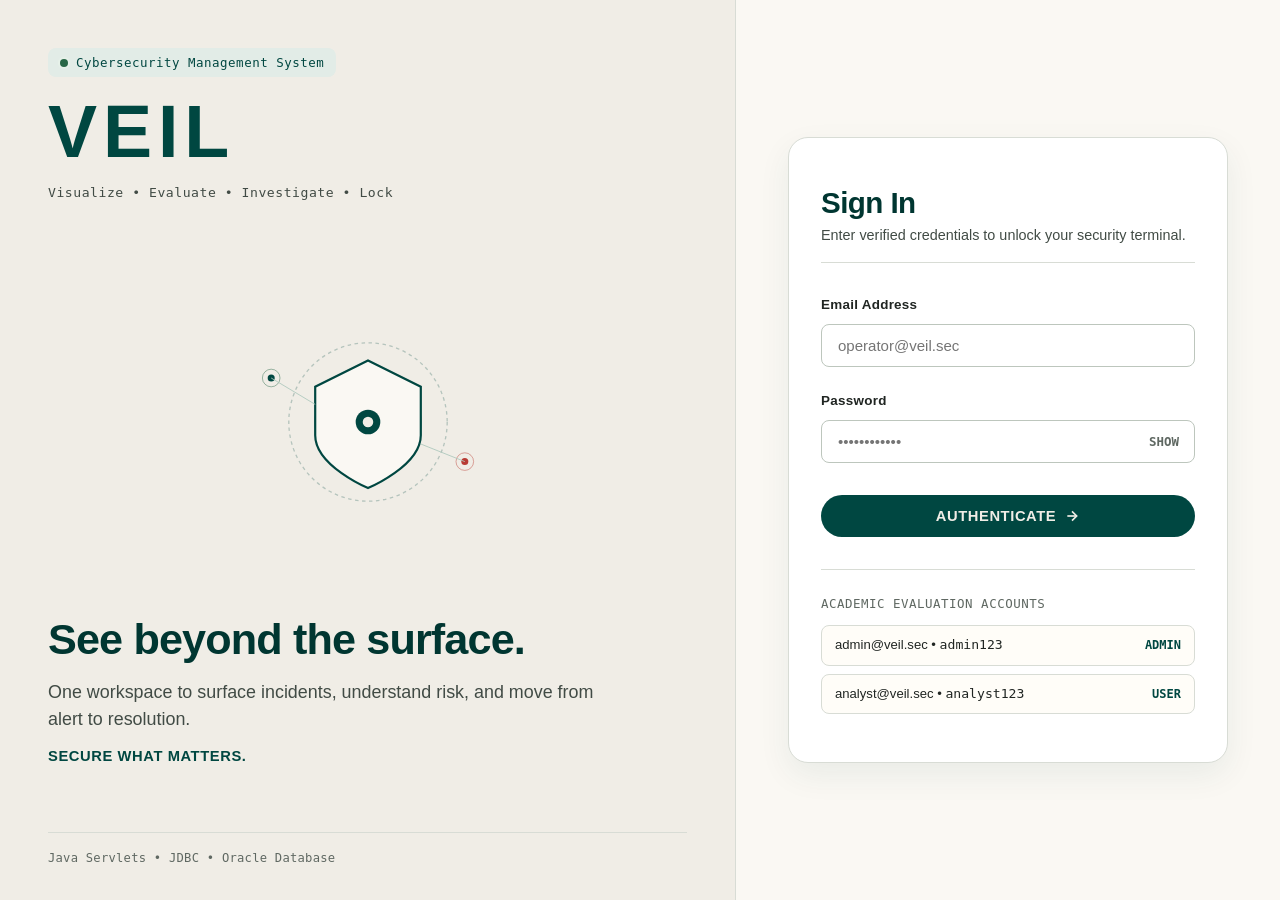
==== src/main/webapp/index.html @ 1ae9f662 "feat(incident): add full incident edit form and pencil action to update all attributes in Oracle" ====
<!DOCTYPE html>
<html lang="en">
<head>
    <meta charset="UTF-8">
    <meta name="viewport" content="width=device-width, initial-scale=1.0">
    <title>VEIL — Cybersecurity Management System</title>
    <meta name="description" content="VEIL: Visualize. Evaluate. Investigate. Lock. Cybersecurity incident management workspace.">
    <link rel="stylesheet" href="assets/css/style.css">
</head>
<body>

    <!-- Application Shell Header -->
    <header class="app-header">
        <div class="header-inner">
            <div class="brand-wrapper">
                <div class="brand-symbol">V</div>
                <div class="brand-text-block">
                    <span class="brand-name">VEIL</span>
                    <span class="brand-subline">Cybersecurity Management System</span>
                </div>
            </div>

            <!-- Main Navigation -->
            <nav class="main-nav" aria-label="Main Navigation">
                <button type="button" class="nav-link active" data-target="dashboard" id="nav-btn-dashboard">
                    <svg width="15" height="15" viewBox="0 0 24 24" fill="none" stroke="currentColor" stroke-width="2">
                        <rect x="3" y="3" width="7" height="7"></rect>
                        <rect x="14" y="3" width="7" height="7"></rect>
                        <rect x="14" y="14" width="7" height="7"></rect>
                        <rect x="3" y="14" width="7" height="7"></rect>
                    </svg>
                    <span>Overview</span>
                </button>
                <button type="button" class="nav-link" data-target="register" id="nav-btn-register">
                    <svg width="15" height="15" viewBox="0 0 24 24" fill="none" stroke="currentColor" stroke-width="2">
                        <line x1="8" y1="6" x2="21" y2="6"></line>
                        <line x1="8" y1="12" x2="21" y2="12"></line>
                        <line x1="8" y1="18" x2="21" y2="18"></line>
                        <line x1="3" y1="6" x2="3.01" y2="6"></line>
                        <line x1="3" y1="12" x2="3.01" y2="12"></line>
                        <line x1="3" y1="18" x2="3.01" y2="18"></line>
                    </svg>
                    <span>Incident Register</span>
                </button>
                <button type="button" class="nav-link" data-target="report" id="nav-btn-report">
                    <svg width="15" height="15" viewBox="0 0 24 24" fill="none" stroke="currentColor" stroke-width="2">
                        <circle cx="12" cy="12" r="10"></circle>
                        <line x1="12" y1="8" x2="12" y2="16"></line>
                        <line x1="8" y1="12" x2="16" y2="12"></line>
                    </svg>
                    <span>Report Incident</span>
                </button>
                <button type="button" class="nav-link admin-only" data-target="users" id="nav-btn-users" style="display: none;">
                    <svg width="15" height="15" viewBox="0 0 24 24" fill="none" stroke="currentColor" stroke-width="2">
                        <path d="M17 21v-2a4 4 0 0 0-4-4H5a4 4 0 0 0-4 4v2"></path>
                        <circle cx="9" cy="7" r="4"></circle>
                        <path d="M23 21v-2a4 4 0 0 0-3-3.87"></path>
                        <path d="M16 3.13a4 4 0 0 1 0 7.75"></path>
                    </svg>
                    <span>User Management</span>
                </button>
            </nav>

            <!-- User Panel & Logout -->
            <div class="nav-user-panel">
                <div class="user-badge-pill" id="user-display-pill">
                    <span class="status-indicator" title="Connected"></span>
                    <span id="current-user-name">Loading...</span>
                    <span class="mono" id="current-user-role" style="font-size: 0.76rem; color: var(--cyprus); font-weight: 700;">USER</span>
                </div>
                <button type="button" id="btn-logout" class="btn-logout" title="Safely terminate session">
                    Logout
                </button>
            </div>
        </div>
    </header>

    <!-- Main Application Container -->
    <main class="main-container">

        <!-- ==================================================================
             VIEW 1: SECURITY DASHBOARD
             ================================================================== -->
        <section id="view-dashboard" class="view-section active" aria-labelledby="heading-dashboard">
            <div class="page-header-editorial">
                <div style="display: flex; justify-content: space-between; align-items: flex-start; flex-wrap: wrap; gap: 8px;">
                    <div>
                        <h1 id="heading-dashboard" class="page-title">Security, in focus.</h1>
                        <p class="page-lead">Every incident tells a story. Make sure the next action is clear.</p>
                    </div>
                    <span class="mono" id="db-engine-pill" style="font-size: 0.76rem; padding: 5px 12px; background: var(--surface-raised); border: 1px solid var(--border); border-radius: var(--radius-pill); color: var(--muted-strong);">
                        DB: Oracle JDBC
                    </span>
                </div>
            </div>

            <!-- Refined Operational Metrics Strip (No Left Border AI Cards) -->
            <div class="metrics-strip">
                <div class="metric-strip-item">
                    <div class="metric-label-row">
                        <span class="metric-label">Total Signals</span>
                        <span class="metric-badge-tag">DATABASE</span>
                    </div>
                    <div class="metric-value" id="metric-total">0</div>
                    <div class="metric-subtext">All records persisted in Oracle</div>
                </div>

                <div class="metric-strip-item accent-open">
                    <div class="metric-label-row">
                        <span class="metric-label">Open Incidents</span>
                        <span class="metric-badge-tag">ACTIONABLE</span>
                    </div>
                    <div class="metric-value color-warning" id="metric-open">0</div>
                    <div class="metric-subtext">Pending triage and containment</div>
                </div>

                <div class="metric-strip-item accent-critical">
                    <div class="metric-label-row">
                        <span class="metric-label">Critical (9–10)</span>
                        <span class="metric-badge-tag">URGENT</span>
                    </div>
                    <div class="metric-value color-danger" id="metric-critical">0</div>
                    <div class="metric-subtext">Immediate containment mandated</div>
                </div>

                <div class="metric-strip-item">
                    <div class="metric-label-row">
                        <span class="metric-label">In Progress</span>
                        <span class="metric-badge-tag">ACTIVE</span>
                    </div>
                    <div class="metric-value color-info" id="metric-in-progress">0</div>
                    <div class="metric-subtext">Under active investigation</div>
                </div>

                <div class="metric-strip-item">
                    <div class="metric-label-row">
                        <span class="metric-label">Resolved</span>
                        <span class="metric-badge-tag">SECURED</span>
                    </div>
                    <div class="metric-value color-success" id="metric-resolved">0</div>
                    <div class="metric-subtext">Verified closed & patched</div>
                </div>
            </div>

            <!-- Featured Threat Tactical Brief -->
            <div id="featured-incident-container"></div>

            <!-- Telemetry Columns -->
            <div class="dashboard-columns">
                <!-- Severity Distribution -->
                <div class="paper-card telemetry-card">
                    <div class="telemetry-card-title">
                        <span>Threat Severity Distribution</span>
                        <span class="mono" style="font-size: 0.78rem; color: var(--muted);">Evaluation Matrix</span>
                    </div>

                    <div id="severity-bars-container">
                        <div class="distribution-bar-wrapper">
                            <div class="dist-bar-header">
                                <span>Critical (9–10) &bull; Immediate attention</span>
                                <span class="mono" id="cnt-sev-critical">0</span>
                            </div>
                            <div class="dist-progress-track">
                                <div class="dist-progress-fill fill-critical" id="bar-sev-critical" style="width: 0%;"></div>
                            </div>
                        </div>

                        <div class="distribution-bar-wrapper">
                            <div class="dist-bar-header">
                                <span>High (7–8) &bull; Prioritize investigation</span>
                                <span class="mono" id="cnt-sev-high">0</span>
                            </div>
                            <div class="dist-progress-track">
                                <div class="dist-progress-fill fill-high" id="bar-sev-high" style="width: 0%;"></div>
                            </div>
                        </div>

                        <div class="distribution-bar-wrapper">
                            <div class="dist-bar-header">
                                <span>Medium (4–6) &bull; Investigate and assess impact</span>
                                <span class="mono" id="cnt-sev-medium">0</span>
                            </div>
                            <div class="dist-progress-track">
                                <div class="dist-progress-fill fill-medium" id="bar-sev-medium" style="width: 0%;"></div>
                            </div>
                        </div>

                        <div class="distribution-bar-wrapper">
                            <div class="dist-bar-header">
                                <span>Low (1–3) &bull; Record and monitor</span>
                                <span class="mono" id="cnt-sev-low">0</span>
                            </div>
                            <div class="dist-progress-track">
                                <div class="dist-progress-fill fill-low" id="bar-sev-low" style="width: 0%;"></div>
                            </div>
                        </div>
                    </div>

                    <!-- Operational Posture Banner -->
                    <div class="posture-box">
                        <div class="posture-icon">
                            <svg width="18" height="18" viewBox="0 0 24 24" fill="none" stroke="currentColor" stroke-width="2.5">
                                <path d="M12 22s8-4 8-10V5l-8-3-8 3v7c0 6 8 10 8 10z"></path>
                            </svg>
                        </div>
                        <div>
                            <div class="mono" style="font-size: 0.76rem; color: var(--cyprus); font-weight: 700; letter-spacing: 0.04em;">Operational Posture</div>
                            <div class="posture-text" id="operational-posture-narrative">Analyzing security posture...</div>
                        </div>
                    </div>
                </div>

                <!-- Recent Activity Feed -->
                <div class="paper-card telemetry-card">
                    <div class="telemetry-card-title">
                        <span>Recent Activity</span>
                        <span class="mono" style="font-size: 0.78rem; color: var(--muted);">Timeline</span>
                    </div>
                    <div id="recent-incidents-feed" style="display: flex; flex-direction: column; gap: var(--space-3);">
                        <p style="font-size: 0.88rem; color: var(--muted);">Loading telemetry stream...</p>
                    </div>
                </div>
            </div>
        </section>

        <!-- ==================================================================
             VIEW 2: INCIDENT REGISTER
             ================================================================== -->
        <section id="view-register" class="view-section" aria-labelledby="heading-register">
            <div class="page-header-editorial">
                <h1 id="heading-register" class="page-title">The incident register.</h1>
                <p class="page-lead">Every signal, documented. Every response, accountable.</p>
            </div>

            <!-- Controls Bar -->
            <div class="register-controls-bar">
                <div class="search-input-group">
                    <svg class="search-icon-svg" width="16" height="16" viewBox="0 0 24 24" fill="none" stroke="currentColor" stroke-width="2">
                        <circle cx="11" cy="11" r="8"></circle>
                        <line x1="21" y1="21" x2="16.65" y2="16.65"></line>
                    </svg>
                    <input type="text" id="register-search" class="search-input" 
                           placeholder="Search threat title, affected system, or reporter...">
                </div>

                <div class="filter-group">
                    <select id="filter-status" class="select-filter">
                        <option value="ALL">Status: All</option>
                        <option value="Open">Status: Open</option>
                        <option value="In Progress">Status: In Progress</option>
                        <option value="Resolved">Status: Resolved</option>
                    </select>

                    <select id="filter-severity" class="select-filter">
                        <option value="ALL">Severity: All</option>
                        <option value="critical">Critical (9–10)</option>
                        <option value="high">High (7–8)</option>
                        <option value="medium">Medium (4–6)</option>
                        <option value="low">Low (1–3)</option>
                    </select>

                    <select id="filter-sort" class="select-filter">
                        <option value="date-DESC">Sort: Newest First</option>
                        <option value="date-ASC">Sort: Oldest First</option>
                        <option value="severity-DESC">Sort: Highest Severity</option>
                        <option value="severity-ASC">Sort: Lowest Severity</option>
                    </select>
                </div>
            </div>

            <!-- Incidents Table -->
            <div class="table-container">
                <table class="veil-table">
                    <thead>
                        <tr>
                            <th>ID</th>
                            <th>Threat Vector</th>
                            <th>Category</th>
                            <th>Affected Asset</th>
                            <th>Severity</th>
                            <th>Status</th>
                            <th>Reported</th>
                            <th>Actions</th>
                        </tr>
                    </thead>
                    <tbody id="incidents-table-body">
                        <tr>
                            <td colspan="8" style="text-align: center; padding: 32px; color: var(--muted);">
                                Loading database records...
                            </td>
                        </tr>
                    </tbody>
                </table>
            </div>
        </section>

        <!-- ==================================================================
             VIEW 3: INCIDENT REPORTING
             ================================================================== -->
        <section id="view-report" class="view-section" aria-labelledby="heading-report">
            <div class="page-header-editorial">
                <h1 id="heading-report" class="page-title">Capture the signal.</h1>
                <p class="page-lead">Record what happened. Establish its severity. Start the response.</p>
            </div>

            <div class="form-layout-grid">
                <!-- Reporting Form Sheet -->
                <div class="paper-card form-sheet">
                    <form id="report-incident-form" novalidate>
                        
                        <div class="form-group">
                            <label for="report-threat" class="form-label">Threat Title</label>
                            <input type="text" id="report-threat" class="form-input" 
                                   placeholder="e.g., Active SSH Brute Force Against Edge Bastion" required maxlength="200">
                            <div class="form-help">Concise summary of the suspicious event or attack indicator (max 200 chars).</div>
                        </div>

                        <div style="display: grid; grid-template-columns: 1fr 1fr; gap: var(--space-4);">
                            <div class="form-group">
                                <label for="report-type" class="form-label">Incident Type</label>
                                <select id="report-type" class="form-select" required>
                                    <option value="Unauthorized Access">Unauthorized Access</option>
                                    <option value="Phishing">Phishing</option>
                                    <option value="Malware">Malware</option>
                                    <option value="Data Exposure">Data Exposure</option>
                                    <option value="Suspicious Login Activity">Suspicious Login Activity</option>
                                    <option value="Denial of Service">Denial of Service</option>
                                    <option value="Policy Violation">Policy Violation</option>
                                    <option value="Other">Other</option>
                                </select>
                            </div>

                            <div class="form-group">
                                <label for="report-system" class="form-label">Affected System / Asset</label>
                                <input type="text" id="report-system" class="form-input" 
                                       placeholder="e.g., bastion-east-01, Kong API Gateway" required maxlength="100">
                            </div>
                        </div>

                        <div class="form-group">
                            <label for="report-desc" class="form-label">Detailed Incident Narrative</label>
                            <textarea id="report-desc" class="form-textarea" 
                                      placeholder="Provide technical specifics: source IPs, error traces, forensic observations, and containment steps already initiated..." required maxlength="2000"></textarea>
                            <div class="form-help">Comprehensive technical description (max 2000 chars).</div>
                        </div>

                        <!-- Interactive Severity Evaluation Stepper -->
                        <div class="form-group">
                            <label class="form-label">Severity Score (1 to 10)</label>
                            <div class="severity-slider-container">
                                <div class="severity-slider-row">
                                    <span class="mono" style="font-size: 0.82rem; font-weight: 700; color: var(--success);">1 (Low)</span>
                                    <input type="range" id="report-severity" min="1" max="10" value="5" class="severity-slider">
                                    <span class="mono" style="font-size: 0.82rem; font-weight: 700; color: var(--danger);">10 (Critical)</span>
                                    <div class="severity-number-display" id="severity-val-display">5</div>
                                </div>
                            </div>
                        </div>

                        <div style="display: flex; gap: var(--space-4); margin-top: var(--space-8);">
                            <button type="submit" id="btn-submit-report" class="btn-primary-cyprus">
                                <svg width="16" height="16" viewBox="0 0 24 24" fill="none" stroke="currentColor" stroke-width="2.5">
                                    <path d="M12 22s8-4 8-10V5l-8-3-8 3v7c0 6 8 10 8 10z"></path>
                                </svg>
                                <span>Commit Incident to Oracle</span>
                            </button>
                            <button type="reset" class="btn-secondary" id="btn-reset-form">
                                Reset Fields
                            </button>
                        </div>
                    </form>
                </div>

                <!-- Right Side: Real-Time Severity Evaluation Matrix Guide -->
                <div class="paper-card" style="padding: var(--space-6); height: fit-content;">
                    <h2 style="font-size: 1.15rem; color: var(--cyprus-deep); margin-bottom: var(--space-3); border-bottom: 1px solid var(--border); padding-bottom: 8px;">
                        Authoritative Evaluation
                    </h2>
                    <p style="font-size: 0.86rem; color: var(--muted); margin-bottom: var(--space-4);">
                        VEIL enforces a rule-based severity matrix to standardize threat response across operations.
                    </p>

                    <!-- Dynamic Live Preview Box (Un-nested semantic section) -->
                    <div id="live-severity-preview-card" style="padding: var(--space-4); margin-bottom: var(--space-6); background: var(--surface); border: 1px solid var(--border); border-radius: var(--radius-small);">
                        <div style="display: flex; justify-content: space-between; align-items: center; margin-bottom: 6px;">
                            <span class="mono" style="font-size: 0.76rem; color: var(--muted);">Selected Rating</span>
                            <span class="badge" id="preview-badge">MEDIUM</span>
                        </div>
                        <div style="font-size: 1.1rem; font-weight: 700; color: var(--ink); margin-bottom: 4px;" id="preview-classification">
                            Medium Severity
                        </div>
                        <div style="font-size: 0.86rem; color: var(--muted-strong);" id="preview-response">
                            Investigate and assess impact
                        </div>
                    </div>

                    <!-- Severity Reference Table -->
                    <div style="font-size: 0.8rem;">
                        <div class="mono" style="font-weight: 700; color: var(--muted); margin-bottom: 8px; font-size: 0.78rem; letter-spacing: 0.04em;">Response Matrix Reference</div>
                        <ul style="list-style: none; display: flex; flex-direction: column; gap: 8px;">
                            <li style="padding: 6px 10px; background: var(--success-soft); border-radius: 4px; color: var(--success);">
                                <strong>1–3 (Low):</strong> Record and monitor
                            </li>
                            <li style="padding: 6px 10px; background: var(--info-soft); border-radius: 4px; color: var(--info);">
                                <strong>4–6 (Medium):</strong> Investigate and assess impact
                            </li>
                            <li style="padding: 6px 10px; background: var(--warning-soft); border-radius: 4px; color: var(--warning);">
                                <strong>7–8 (High):</strong> Prioritize investigation
                            </li>
                            <li style="padding: 6px 10px; background: var(--danger-soft); border-radius: 4px; color: var(--danger);">
                                <strong>9–10 (Critical):</strong> Immediate attention
                            </li>
                        </ul>
                    </div>
                </div>
            </div>
        </section>

        <!-- ==================================================================
             VIEW 4: USER MANAGEMENT (ADMIN ONLY)
             ================================================================== -->
        <section id="view-users" class="view-section" aria-labelledby="heading-users">
            <div class="page-header-editorial">
                <div style="display: flex; justify-content: space-between; align-items: flex-start; flex-wrap: wrap; gap: 8px;">
                    <div>
                        <h1 id="heading-users" class="page-title">Personnel & Access Control</h1>
                        <p class="page-lead">Authorized operators with access to the VEIL security workspace.</p>
                    </div>
                    <button type="button" id="btn-open-create-user" class="btn-primary-cyprus" style="padding: 10px 20px; font-size: 0.85rem;">
                        <svg width="15" height="15" viewBox="0 0 24 24" fill="none" stroke="currentColor" stroke-width="2.5">
                            <line x1="12" y1="5" x2="12" y2="19"></line>
                            <line x1="5" y1="12" x2="19" y2="12"></line>
                        </svg>
                        <span>Provision Operator</span>
                    </button>
                </div>
            </div>

            <!-- Users Table -->
            <div class="table-container">
                <table class="veil-table">
                    <thead>
                        <tr>
                            <th>User ID</th>
                            <th>Name</th>
                            <th>Email Address</th>
                            <th>Role Scope</th>
                            <th>Account Status</th>
                            <th>Registered</th>
                            <th>Actions</th>
                        </tr>
                    </thead>
                    <tbody id="users-table-body">
                        <tr>
                            <td colspan="7" style="text-align: center; padding: 32px; color: var(--muted);">
                                Loading authorized users...
                            </td>
                        </tr>
                    </tbody>
                </table>
            </div>
        </section>

    </main>

    <!-- ======================================================================
         MODAL: INCIDENT DETAIL & STATUS MANAGEMENT
         ====================================================================== -->
    <div id="incident-modal" class="modal-overlay" role="dialog" aria-modal="true" aria-labelledby="modal-incident-title">
        <div class="modal-card">
            <div class="modal-header">
                <div>
                    <div style="display: flex; align-items: center; gap: 8px;">
                        <span class="incident-id-badge" id="modal-incident-id">INC-5001</span>
                        <span id="modal-mode-badge" class="mono" style="font-size: 0.76rem; color: var(--cyprus); font-weight: 700; background: var(--sand-deep); padding: 2px 8px; border-radius: 4px; display: none;">EDIT MODE</span>
                    </div>
                    <h2 id="modal-incident-title" style="font-size: 1.45rem; color: var(--cyprus-deep); margin-top: 6px;">Threat Title</h2>
                </div>
                <div style="display: flex; align-items: center; gap: 8px;">
                    <button type="button" id="btn-modal-toggle-edit" class="btn-secondary" style="padding: 6px 12px; font-size: 0.82rem;" onclick="toggleIncidentEditMode(true)" title="Edit all fields of this incident">
                        <svg width="13" height="13" viewBox="0 0 24 24" fill="none" stroke="currentColor" stroke-width="2" style="margin-right: 4px; vertical-align: -1px;">
                            <path d="M11 4H4a2 2 0 0 0-2 2v14a2 2 0 0 0 2 2h14a2 2 0 0 0 2-2v-7"></path>
                            <path d="M18.5 2.5a2.121 2.121 0 0 1 3 3L12 15l-4 1 1-4 9.5-9.5z"></path>
                        </svg>
                        <span>Edit</span>
                    </button>
                    <button type="button" class="modal-close-btn" onclick="closeModal('incident-modal')" aria-label="Close dialog">&times;</button>
                </div>
            </div>

            <!-- VIEW MODE -->
            <div id="incident-view-mode">
                <div class="meta-field-grid">
                    <div>
                        <div class="meta-field-label">Category</div>
                        <div class="meta-field-val" id="modal-type">Malware</div>
                    </div>
                    <div>
                        <div class="meta-field-label">Affected Asset</div>
                        <div class="meta-field-val" id="modal-system">SAN-01</div>
                    </div>
                    <div>
                        <div class="meta-field-label">Severity</div>
                        <div class="meta-field-val" id="modal-severity-block">
                            <span class="badge badge-critical" id="modal-severity-badge">10 &bull; CRITICAL</span>
                        </div>
                    </div>
                    <div>
                        <div class="meta-field-label">Workflow Status</div>
                        <div class="meta-field-val" id="modal-status-badge">Open</div>
                    </div>
                    <div>
                        <div class="meta-field-label">Reporter</div>
                        <div class="meta-field-val" id="modal-reporter">Analyst</div>
                    </div>
                    <div>
                        <div class="meta-field-label">Reported Timestamp</div>
                        <div class="meta-field-val mono" id="modal-timestamp">2026-10-12</div>
                    </div>
                </div>

                <div style="margin-bottom: var(--space-6);">
                    <div class="meta-field-label">Actionable Playbook Guidance</div>
                    <div class="guidance-banner" id="modal-suggested-response">
                        Immediate attention mandated
                    </div>
                </div>

                <div style="margin-bottom: var(--space-6);">
                    <div class="meta-field-label">Technical Description & Evidence</div>
                    <p id="modal-description" style="font-size: 0.92rem; color: var(--ink); white-space: pre-wrap; background: var(--surface); padding: 14px; border-radius: var(--radius-small); border: 1px solid var(--border);"></p>
                </div>

                <!-- Transition Actions -->
                <div style="border-top: 1px solid var(--border); padding-top: var(--space-4); display: flex; justify-content: space-between; align-items: center; flex-wrap: wrap; gap: 8px;">
                    <div style="display: flex; gap: var(--space-2); align-items: center;">
                        <span class="mono" style="font-size: 0.76rem; color: var(--muted); font-weight: 700; letter-spacing: 0.04em;">Transition:</span>
                        <button type="button" class="btn-secondary" style="padding: 6px 12px; font-size: 0.8rem;" onclick="updateModalStatus('Open')">Open</button>
                        <button type="button" class="btn-secondary" style="padding: 6px 12px; font-size: 0.8rem;" onclick="updateModalStatus('In Progress')">In Progress</button>
                        <button type="button" class="btn-secondary" style="padding: 6px 12px; font-size: 0.8rem; background: var(--success-soft); color: var(--success); border-color: var(--success);" onclick="updateModalStatus('Resolved')">Resolved</button>
                    </div>
                    <button type="button" id="btn-modal-delete-incident" class="btn-secondary" style="padding: 6px 12px; font-size: 0.8rem; color: var(--danger); border-color: var(--danger);">
                        Delete Incident
                    </button>
                </div>
            </div>

            <!-- EDIT MODE (Allows full editing of all incident attributes) -->
            <form id="incident-edit-form" style="display: none;" onsubmit="saveIncidentEdit(event)">
                <div class="form-group">
                    <label for="edit-threat" class="form-label">Threat Vector / Incident Title</label>
                    <input type="text" id="edit-threat" class="form-input" required maxlength="200" 
                           placeholder="e.g., Active Distributed SSH Brute Force Campaign">
                </div>

                <div style="display: grid; grid-template-columns: 1fr 1fr; gap: var(--space-4); margin-bottom: var(--space-6);">
                    <div>
                        <label for="edit-type" class="form-label">Category</label>
                        <select id="edit-type" class="form-select" required>
                            <option value="Unauthorized Access">Unauthorized Access</option>
                            <option value="Phishing">Phishing</option>
                            <option value="Malware">Malware</option>
                            <option value="Data Exposure">Data Exposure</option>
                            <option value="Suspicious Login Activity">Suspicious Login Activity</option>
                            <option value="Denial of Service">Denial of Service</option>
                            <option value="Policy Violation">Policy Violation</option>
                            <option value="Other">Other</option>
                        </select>
                    </div>
                    <div>
                        <label for="edit-system" class="form-label">Affected Asset / System</label>
                        <input type="text" id="edit-system" class="form-input" required maxlength="100" 
                               placeholder="e.g., bastion-east-01">
                    </div>
                </div>

                <div style="display: grid; grid-template-columns: 1fr 1fr; gap: var(--space-4); margin-bottom: var(--space-6);">
                    <div>
                        <label for="edit-status" class="form-label">Workflow Status</label>
                        <select id="edit-status" class="form-select" required>
                            <option value="Open">Open</option>
                            <option value="In Progress">In Progress</option>
                            <option value="Resolved">Resolved</option>
                        </select>
                    </div>
                    <div>
                        <label class="form-label">Severity Level</label>
                        <div style="display: flex; align-items: center; gap: 8px; min-height: 44px;">
                            <span id="edit-severity-badge" class="badge badge-high">5 • Medium</span>
                            <span id="edit-severity-response" style="font-size: 0.8rem; color: var(--muted-strong);">Investigate and assess impact</span>
                        </div>
                    </div>
                </div>

                <div class="form-group">
                    <label class="form-label">Severity Evaluation Score (1 to 10)</label>
                    <div class="severity-slider-container">
                        <div class="severity-slider-row">
                            <span class="mono" style="font-size: 0.82rem; font-weight: 700; color: var(--success);">1 (Low)</span>
                            <input type="range" id="edit-severity" min="1" max="10" value="5" class="severity-slider">
                            <span class="mono" style="font-size: 0.82rem; font-weight: 700; color: var(--danger);">10 (Critical)</span>
                            <div class="severity-number-display" id="edit-severity-val-display">5</div>
                        </div>
                    </div>
                </div>

                <div class="form-group">
                    <label for="edit-desc" class="form-label">Technical Description & Evidence</label>
                    <textarea id="edit-desc" class="form-textarea" rows="4" required maxlength="2000" 
                              placeholder="Provide technical specifics: source IPs, error traces, forensic observations..."></textarea>
                    <div class="form-help">Full technical description (max 2000 chars).</div>
                </div>

                <div style="display: flex; justify-content: flex-end; gap: var(--space-3); border-top: 1px solid var(--border); padding-top: var(--space-4); margin-top: var(--space-6);">
                    <button type="button" class="btn-secondary" onclick="toggleIncidentEditMode(false)">Cancel</button>
                    <button type="submit" id="btn-save-incident-edit" class="btn-primary-cyprus">
                        <svg width="15" height="15" viewBox="0 0 24 24" fill="none" stroke="currentColor" stroke-width="2">
                            <polyline points="20 6 9 17 4 12"></polyline>
                        </svg>
                        <span>Save Changes to Oracle</span>
                    </button>
                </div>
            </form>
        </div>
    </div>

    <!-- ======================================================================
         MODAL: USER PROVISIONING (ADMIN ONLY)
         ====================================================================== -->
    <div id="user-modal" class="modal-overlay" role="dialog" aria-modal="true" aria-labelledby="modal-user-heading">
        <div class="modal-card">
            <div class="modal-header">
                <h2 id="modal-user-heading" style="font-size: 1.35rem; color: var(--cyprus-deep);">Provision Security Operator</h2>
                <button type="button" class="modal-close-btn" onclick="closeModal('user-modal')" aria-label="Close dialog">&times;</button>
            </div>

            <form id="create-user-form" novalidate>
                <input type="hidden" id="user-form-id" value="">
                
                <div class="form-group">
                    <label for="user-form-name" class="form-label">Full Name</label>
                    <input type="text" id="user-form-name" class="form-input" placeholder="e.g., Sarah Chen" required minlength="2" maxlength="50">
                </div>

                <div class="form-group">
                    <label for="user-form-email" class="form-label">Email Address</label>
                    <input type="email" id="user-form-email" class="form-input" placeholder="schen@veil.sec" required>
                </div>

                <div class="form-group">
                    <label for="user-form-password" class="form-label">Password</label>
                    <input type="password" id="user-form-password" class="form-input" placeholder="Minimum 6 characters">
                    <div class="form-help" id="user-pw-help">Leave blank during edit to keep existing password hash.</div>
                </div>

                <div style="display: grid; grid-template-columns: 1fr 1fr; gap: var(--space-4);">
                    <div class="form-group">
                        <label for="user-form-role" class="form-label">Access Role</label>
                        <select id="user-form-role" class="form-select">
                            <option value="USER">USER (Analyst / Operator)</option>
                            <option value="ADMIN">ADMIN (System Administrator)</option>
                        </select>
                    </div>

                    <div class="form-group">
                        <label for="user-form-status" class="form-label">Account Status</label>
                        <select id="user-form-status" class="form-select">
                            <option value="ACTIVE">ACTIVE</option>
                            <option value="INACTIVE">INACTIVE</option>
                            <option value="SUSPENDED">SUSPENDED</option>
                        </select>
                    </div>
                </div>

                <div style="display: flex; justify-content: flex-end; gap: var(--space-3); margin-top: var(--space-6);">
                    <button type="button" class="btn-secondary" onclick="closeModal('user-modal')">Cancel</button>
                    <button type="submit" id="btn-submit-user" class="btn-primary-cyprus">
                        <span>Save Account</span>
                    </button>
                </div>
            </form>
        </div>
    </div>

    <!-- Toast Notifications Container -->
    <div id="toast-container" aria-live="polite"></div>

    <!-- Frontend Application Logic -->
    <script src="assets/js/app.js"></script>
</body>
</html>
---- src/main/webapp/assets/css/style.css ----
/* ==========================================================================
   VEIL — Cybersecurity Management System
   Craft Direction: Impeccable Editorial Security Workspace
   Palette: Cyprus (#004741) & Sand (#F0EDE6) — Strictly Light Mode
   ========================================================================== */

@import url('https://fonts.googleapis.com/css2?family=Inter:wght@400;500;600;700&family=Space+Grotesk:wght@500;600;700&family=Syne:wght@700;800&family=JetBrains+Mono:wght@400;500;600&display=swap');

/* --- 1. LOCAL FONT DECLARATIONS --- */
@font-face {
  font-family: 'Bootzy';
  src: url('../fonts/Bootzy.woff2') format('woff2'),
       url('../fonts/Bootzy.ttf') format('truetype');
  font-weight: 700;
  font-style: normal;
  font-display: swap;
}

@font-face {
  font-family: 'Aquire';
  src: url('../fonts/AQUIRE.woff2') format('woff2'),
       url('../fonts/AQUIRE.otf') format('opentype');
  font-weight: 700;
  font-style: normal;
  font-display: swap;
}

/* --- 2. EXACT COLOR & MORPHISM DESIGN TOKENS --- */
:root {
  /* Immutable brand colors */
  --cyprus: #004741;
  --sand: #F0EDE6;

  /* Light surfaces */
  --paper: #F0EDE6;
  --surface: #FAF8F3;
  --surface-raised: #FFFDF8;
  --surface-white: #FFFFFF;

  /* Typography */
  --ink: #202522;
  --muted: #5F6862;
  --muted-strong: #414B45;

  /* Borders and separators */
  --border: #D8DCD5;
  --border-strong: #BDC6BD;

  /* Cyprus tints */
  --cyprus-soft: #E2ECE7;
  --cyprus-mid: #AEC8BD;
  --cyprus-deep: #003631;

  /* Semantic states */
  --danger: #B83B34;
  --danger-soft: #F9EBE9;
  --warning: #8A5B13;
  --warning-soft: #F9EEDB;
  --success: #286747;
  --success-soft: #E6F1E9;
  --info: #285F70;
  --info-soft: #E6EFF2;

  /* Morphism */
  --glass-surface: rgba(255, 253, 248, 0.88);
  --glass-border: rgba(255, 255, 255, 0.95);
  --shadow-soft: 0 4px 16px rgba(0, 71, 65, 0.04);
  --shadow-raised: 0 12px 32px rgba(0, 71, 65, 0.07);
  --shadow-inset: inset 0 1px 0 rgba(255, 255, 255, 0.9);

  /* Shape */
  --radius-small: 8px;
  --radius-medium: 14px;
  --radius-large: 20px;
  --radius-pill: 999px;

  /* Typography stacks */
  --font-display: 'Bootzy', 'Syne', -apple-system, BlinkMacSystemFont, sans-serif;
  --font-tech: 'Aquire', 'Space Grotesk', -apple-system, sans-serif;
  --font-body: 'Inter', -apple-system, BlinkMacSystemFont, 'Segoe UI', Roboto, sans-serif;
  --font-mono: 'JetBrains Mono', 'SF Mono', Consolas, monospace;

  /* Spacing */
  --space-1: 4px;
  --space-2: 8px;
  --space-3: 12px;
  --space-4: 16px;
  --space-6: 24px;
  --space-8: 32px;
  --space-12: 48px;
  --space-16: 64px;

  /* Layout */
  --max-width: 1400px;
  --nav-height: 72px;
}

/* --- 3. RESET & BROWSER SURFACES THEMING --- */
*, *::before, *::after {
  box-sizing: border-box;
  margin: 0;
  padding: 0;
}

html {
  font-size: 16px;
  scroll-behavior: smooth;
  background-color: var(--sand);
  color: var(--ink);
  font-family: var(--font-body);
  -webkit-font-smoothing: antialiased;
  -moz-osx-font-smoothing: grayscale;
}

body {
  min-height: 100vh;
  background-color: var(--sand);
  color: var(--ink);
  line-height: 1.55;
  display: flex;
  flex-direction: column;
  position: relative;
  overflow-x: hidden;
  caret-color: var(--cyprus);
}

/* Crafted Browser Surfaces: Selection & Scrollbar */
::selection {
  background-color: var(--cyprus);
  color: var(--sand);
}

::-webkit-scrollbar {
  width: 9px;
  height: 9px;
}

::-webkit-scrollbar-track {
  background: var(--sand);
}

::-webkit-scrollbar-thumb {
  background: var(--border-strong);
  border-radius: var(--radius-pill);
  border: 2px solid var(--sand);
}

::-webkit-scrollbar-thumb:hover {
  background: var(--cyprus);
}

/* Tabular Numerals for high-precision telemetry */
.mono, .metric-value, .incident-id-badge, td, th, .dist-bar-header span {
  font-variant-numeric: tabular-nums lining-nums;
}

/* --- 4. TYPOGRAPHIC HIERARCHY --- */
h1, h2, h3, h4, .font-display {
  font-family: var(--font-display);
  font-weight: 700;
  color: var(--cyprus-deep);
  letter-spacing: -0.02em;
  line-height: 1.15;
}

.font-tech, .brand-name, .metric-label {
  font-family: var(--font-tech);
  letter-spacing: 0.03em;
}

.mono {
  font-family: var(--font-mono);
}

p {
  color: var(--muted-strong);
  max-width: 72ch;
}

a {
  color: var(--cyprus);
  text-decoration: none;
  transition: color 0.15s ease;
}

a:hover {
  color: var(--cyprus-deep);
}

/* Focus styles meeting WCAG */
:focus-visible {
  outline: 2px solid var(--cyprus);
  outline-offset: 2px;
}

/* --- 5. TACTILE SURFACES --- */
.tactile-surface {
  background: var(--surface-raised);
  border: 1px solid var(--border);
  box-shadow: var(--shadow-soft), var(--shadow-inset);
  border-radius: var(--radius-medium);
}

.paper-card {
  background: var(--surface-white);
  border: 1px solid var(--border);
  border-radius: var(--radius-medium);
  box-shadow: var(--shadow-soft);
  transition: box-shadow 0.2s ease, border-color 0.2s ease;
}

.paper-card:hover {
  border-color: var(--border-strong);
  box-shadow: var(--shadow-raised);
}

/* --- 6. NAVIGATION SHELL --- */
.app-header {
  position: sticky;
  top: 0;
  z-index: 100;
  background: rgba(240, 237, 230, 0.94);
  backdrop-filter: blur(14px);
  -webkit-backdrop-filter: blur(14px);
  border-bottom: 1px solid var(--border);
  height: var(--nav-height);
  display: flex;
  align-items: center;
}

.header-inner {
  width: 100%;
  max-width: var(--max-width);
  margin: 0 auto;
  padding: 0 var(--space-6);
  display: flex;
  align-items: center;
  justify-content: space-between;
}

.brand-wrapper {
  display: flex;
  align-items: center;
  gap: var(--space-3);
  text-decoration: none;
}

.brand-symbol {
  width: 36px;
  height: 36px;
  background: var(--cyprus);
  color: var(--sand);
  border-radius: var(--radius-small);
  display: grid;
  place-items: center;
  font-family: var(--font-tech);
  font-weight: 700;
  font-size: 1.1rem;
}

.brand-text-block {
  display: flex;
  flex-direction: column;
}

.brand-name {
  font-family: var(--font-tech);
  font-size: 1.35rem;
  font-weight: 700;
  color: var(--cyprus);
  letter-spacing: 0.08em;
  line-height: 1;
}

.brand-subline {
  font-size: 0.8rem;
  font-family: var(--font-mono);
  letter-spacing: 0.02em;
  color: var(--muted);
  margin-top: 2px;
}

.main-nav {
  display: flex;
  align-items: center;
  gap: var(--space-2);
}

.nav-link {
  display: inline-flex;
  align-items: center;
  gap: var(--space-2);
  padding: 8px 16px;
  border-radius: var(--radius-pill);
  font-size: 0.88rem;
  font-weight: 600;
  color: var(--muted-strong);
  transition: all 0.15s ease;
  cursor: pointer;
  border: 1px solid transparent;
  background: transparent;
}

.nav-link:hover {
  color: var(--cyprus);
  background: var(--cyprus-soft);
}

.nav-link.active {
  color: var(--sand);
  background: var(--cyprus);
  box-shadow: 0 2px 6px rgba(0, 71, 65, 0.2);
}

.nav-user-panel {
  display: flex;
  align-items: center;
  gap: var(--space-3);
}

.user-badge-pill {
  display: flex;
  align-items: center;
  gap: var(--space-2);
  padding: 6px 14px;
  background: var(--surface-raised);
  border: 1px solid var(--border);
  border-radius: var(--radius-pill);
  font-size: 0.82rem;
  font-weight: 600;
  color: var(--ink);
}

.status-indicator {
  width: 8px;
  height: 8px;
  border-radius: 50%;
  background: var(--success);
  box-shadow: 0 0 0 2px var(--success-soft);
}

.btn-logout {
  padding: 7px 14px;
  border-radius: var(--radius-pill);
  background: transparent;
  border: 1px solid var(--border-strong);
  color: var(--muted-strong);
  font-size: 0.82rem;
  font-weight: 600;
  cursor: pointer;
  transition: all 0.15s ease;
}

.btn-logout:hover {
  background: var(--danger-soft);
  color: var(--danger);
  border-color: var(--danger);
}

/* --- 7. MAIN VIEW CONTAINER --- */
.main-container {
  flex: 1;
  width: 100%;
  max-width: var(--max-width);
  margin: 0 auto;
  padding: var(--space-8) var(--space-6);
  position: relative;
  z-index: 1;
}

.view-section {
  display: none;
  animation: viewFade 0.2s cubic-bezier(0.16, 1, 0.3, 1) forwards;
}

.view-section.active {
  display: block;
}

@keyframes viewFade {
  from { opacity: 0; transform: translateY(4px); }
  to { opacity: 1; transform: translateY(0); }
}

/* Editorial Page Title Section (No Eyebrows) */
.page-header-editorial {
  margin-bottom: var(--space-8);
  border-bottom: 1px solid var(--border);
  padding-bottom: var(--space-6);
}

.page-title {
  font-size: 2.6rem;
  line-height: 1.1;
  color: var(--cyprus-deep);
  margin-bottom: var(--space-2);
}

.page-lead {
  font-size: 1.05rem;
  color: var(--muted-strong);
  max-width: 68ch;
}

/* --- 8. DASHBOARD METRICS STRIP (NO REPETITIVE AI CARDS) --- */
.metrics-strip {
  display: grid;
  grid-template-columns: repeat(auto-fit, minmax(200px, 1fr));
  gap: var(--space-4);
  margin-bottom: var(--space-8);
}

.metric-strip-item {
  background: var(--surface-white);
  border: 1px solid var(--border);
  border-radius: var(--radius-medium);
  padding: var(--space-4) var(--space-6);
  display: flex;
  flex-direction: column;
  justify-content: space-between;
  box-shadow: var(--shadow-soft);
}

.metric-strip-item.accent-critical {
  background: #FFFDFD;
  border-color: rgba(184, 59, 52, 0.25);
}

.metric-strip-item.accent-open {
  background: #FFFEFB;
  border-color: rgba(138, 91, 19, 0.25);
}

.metric-label-row {
  display: flex;
  justify-content: space-between;
  align-items: baseline;
  margin-bottom: var(--space-2);
}

.metric-label {
  font-size: 0.78rem;
  text-transform: uppercase;
  color: var(--muted);
  font-weight: 600;
  letter-spacing: 0.04em;
}

.metric-badge-tag {
  font-size: 0.78rem;
  font-family: var(--font-mono);
  font-weight: 600;
  padding: 2px 6px;
  border-radius: 4px;
  background: var(--sand);
  color: var(--muted-strong);
}

.metric-value {
  font-family: var(--font-display);
  font-size: 2.8rem;
  line-height: 1;
  color: var(--cyprus-deep);
  font-weight: 700;
}

.metric-value.color-danger { color: var(--danger); }
.metric-value.color-warning { color: var(--warning); }
.metric-value.color-info { color: var(--info); }
.metric-value.color-success { color: var(--success); }

.metric-subtext {
  font-size: 0.8rem;
  color: var(--muted);
  margin-top: var(--space-2);
}

/* Featured Tactical Threat Box (No heavy 6px left borders) */
.featured-threat-box {
  margin-bottom: var(--space-8);
  padding: var(--space-6) var(--space-8);
  background: var(--surface-white);
  border: 1px solid rgba(184, 59, 52, 0.35);
  border-radius: var(--radius-medium);
  box-shadow: 0 4px 20px rgba(184, 59, 52, 0.05);
  display: grid;
  grid-template-columns: 1fr auto;
  gap: var(--space-6);
  align-items: center;
}

.featured-header-row {
  display: flex;
  align-items: center;
  gap: var(--space-3);
  margin-bottom: var(--space-2);
}

.featured-pill {
  display: inline-flex;
  align-items: center;
  gap: 6px;
  font-family: var(--font-mono);
  font-size: 0.75rem;
  color: var(--danger);
  font-weight: 700;
  background: var(--danger-soft);
  padding: 3px 8px;
  border-radius: 4px;
  letter-spacing: 0.04em;
}

.featured-title {
  font-size: 1.45rem;
  color: var(--ink);
  margin-bottom: var(--space-2);
}

.featured-desc {
  font-size: 0.94rem;
  color: var(--muted-strong);
  max-width: 80ch;
  margin-bottom: var(--space-3);
}

.featured-meta-row {
  display: flex;
  flex-wrap: wrap;
  gap: var(--space-3);
  align-items: center;
  font-size: 0.82rem;
}

/* Two-column dashboard split */
.dashboard-columns {
  display: grid;
  grid-template-columns: 1.6fr 1.2fr;
  gap: var(--space-8);
  margin-bottom: var(--space-8);
}

.telemetry-card {
  padding: var(--space-6);
}

.telemetry-card-title {
  font-size: 1.15rem;
  color: var(--cyprus-deep);
  margin-bottom: var(--space-4);
  display: flex;
  justify-content: space-between;
  align-items: baseline;
  border-bottom: 1px solid var(--border);
  padding-bottom: var(--space-3);
}

.distribution-bar-wrapper {
  margin-bottom: var(--space-4);
}

.dist-bar-header {
  display: flex;
  justify-content: space-between;
  font-size: 0.84rem;
  font-weight: 500;
  margin-bottom: 6px;
}

.dist-progress-track {
  height: 7px;
  background: var(--sand);
  border-radius: var(--radius-pill);
  overflow: hidden;
  position: relative;
}

.dist-progress-fill {
  height: 100%;
  border-radius: var(--radius-pill);
  transform-origin: left center;
  transition: transform 0.3s cubic-bezier(0.16, 1, 0.3, 1);
}

.fill-critical { background: var(--danger); }
.fill-high { background: var(--warning); }
.fill-medium { background: var(--info); }
.fill-low { background: var(--success); }

/* Operational Posture Banner */
.posture-box {
  padding: var(--space-4) var(--space-6);
  background: var(--cyprus-soft);
  border: 1px solid var(--cyprus-mid);
  border-radius: var(--radius-medium);
  display: flex;
  align-items: center;
  gap: var(--space-4);
  margin-top: var(--space-6);
}

.posture-icon {
  width: 34px;
  height: 34px;
  border-radius: var(--radius-small);
  background: var(--cyprus);
  color: var(--sand);
  display: grid;
  place-items: center;
  flex-shrink: 0;
}

.posture-text {
  font-size: 0.9rem;
  color: var(--cyprus-deep);
  font-weight: 500;
}

/* --- 9. INCIDENT REGISTER TABLE --- */
.register-controls-bar {
  display: flex;
  flex-wrap: wrap;
  align-items: center;
  justify-content: space-between;
  gap: var(--space-4);
  margin-bottom: var(--space-6);
  padding: var(--space-4);
  background: var(--surface-white);
  border: 1px solid var(--border);
  border-radius: var(--radius-medium);
}

.search-input-group {
  position: relative;
  flex: 1;
  min-width: 280px;
}

.search-input {
  width: 100%;
  padding: 10px 16px 10px 38px;
  border: 1px solid var(--border-strong);
  border-radius: var(--radius-pill);
  background: var(--surface-raised);
  font-size: 0.9rem;
  color: var(--ink);
  outline: none;
  transition: border-color 0.15s ease, background 0.15s ease;
}

.search-input:focus {
  border-color: var(--cyprus);
  background: var(--surface-white);
}

.search-icon-svg {
  position: absolute;
  left: 14px;
  top: 50%;
  transform: translateY(-50%);
  color: var(--muted);
  pointer-events: none;
}

.filter-group {
  display: flex;
  align-items: center;
  gap: var(--space-2);
}

.select-filter {
  padding: 9px 14px;
  border: 1px solid var(--border-strong);
  border-radius: var(--radius-pill);
  background: var(--surface-white);
  font-size: 0.84rem;
  font-weight: 500;
  color: var(--ink);
  outline: none;
  cursor: pointer;
  transition: border-color 0.15s ease;
}

.select-filter:focus {
  border-color: var(--cyprus);
}

/* Semantic Table */
.table-container {
  overflow-x: auto;
  border: none;
  background: transparent;
  box-shadow: none;
  border-radius: var(--radius-medium);
}

.veil-table {
  width: 100%;
  border-collapse: separate;
  border-spacing: 0;
  text-align: left;
  font-size: 0.88rem;
  background: var(--surface-white);
  border: 1px solid var(--border);
  border-radius: var(--radius-medium);
  box-shadow: var(--shadow-soft);
  overflow: hidden;
}

.veil-table th {
  background: var(--surface);
  color: var(--muted-strong);
  padding: 12px 18px;
  font-size: 0.78rem;
  text-transform: uppercase;
  font-weight: 700;
  border-bottom: 1px solid var(--border);
  letter-spacing: 0.04em;
  white-space: nowrap;
}

.veil-table td {
  padding: 14px 18px;
  border-bottom: 1px solid var(--border);
  color: var(--ink);
  vertical-align: middle;
}

.veil-table tr:hover td {
  background-color: var(--surface);
}

.veil-table tr:last-child td {
  border-bottom: none;
}

.incident-id-badge {
  font-family: var(--font-mono);
  font-size: 0.82rem;
  font-weight: 600;
  color: var(--cyprus);
  background: var(--cyprus-soft);
  padding: 2px 7px;
  border-radius: 4px;
}

.threat-cell-title {
  font-weight: 600;
  color: var(--cyprus-deep);
  margin-bottom: 2px;
}

.threat-cell-sub {
  font-size: 0.78rem;
  color: var(--muted);
}

/* Badges (Enforcing >=11.5px floor) */
.badge {
  display: inline-flex;
  align-items: center;
  gap: 5px;
  padding: 4px 10px;
  border-radius: var(--radius-pill);
  font-size: 0.76rem;
  font-weight: 600;
  text-transform: uppercase;
  letter-spacing: 0.03em;
  white-space: nowrap;
}

.badge-low {
  background: var(--success-soft);
  color: var(--success);
  border: 1px solid rgba(40, 103, 71, 0.2);
}

.badge-medium {
  background: var(--info-soft);
  color: var(--info);
  border: 1px solid rgba(40, 95, 112, 0.2);
}

.badge-high {
  background: var(--warning-soft);
  color: var(--warning);
  border: 1px solid rgba(138, 91, 19, 0.2);
}

.badge-critical {
  background: var(--danger-soft);
  color: var(--danger);
  border: 1px solid rgba(184, 59, 52, 0.2);
}

.status-badge {
  display: inline-flex;
  align-items: center;
  gap: 6px;
  padding: 4px 10px;
  border-radius: var(--radius-pill);
  font-size: 0.78rem;
  font-weight: 600;
}

.status-open {
  background: #FFF4E5;
  color: #B25E00;
}

.status-in-progress {
  background: #E8F4FD;
  color: #0E6299;
}

.status-resolved {
  background: var(--success-soft);
  color: var(--success);
}

/* Action buttons */
.action-btn-group {
  display: flex;
  align-items: center;
  gap: var(--space-2);
}

.btn-icon-action {
  width: 32px;
  height: 32px;
  border-radius: var(--radius-small);
  border: 1px solid var(--border);
  background: var(--surface-white);
  color: var(--muted-strong);
  display: grid;
  place-items: center;
  cursor: pointer;
  transition: all 0.15s ease;
}

.btn-icon-action:hover {
  background: var(--cyprus-soft);
  color: var(--cyprus);
  border-color: var(--cyprus-mid);
}

.btn-icon-delete:hover {
  background: var(--danger-soft);
  color: var(--danger);
  border-color: var(--danger);
}

/* --- 10. INCIDENT REPORTING FORM --- */
.form-layout-grid {
  display: grid;
  grid-template-columns: 2fr 1fr;
  gap: var(--space-8);
}

.form-sheet {
  padding: var(--space-8);
}

.form-group {
  margin-bottom: var(--space-6);
}

.form-label {
  display: block;
  font-size: 0.84rem;
  font-weight: 600;
  color: var(--ink);
  margin-bottom: var(--space-2);
  letter-spacing: 0.02em;
}

.form-help {
  font-size: 0.8rem;
  color: var(--muted);
  margin-top: 4px;
}

.form-input, .form-textarea, .form-select {
  width: 100%;
  padding: 12px 16px;
  border: 1px solid var(--border-strong);
  border-radius: var(--radius-small);
  background: var(--surface-white);
  color: var(--ink);
  font-family: var(--font-body);
  font-size: 0.94rem;
  outline: none;
  transition: border-color 0.15s ease;
}

.form-input:focus, .form-textarea:focus, .form-select:focus {
  border-color: var(--cyprus);
}

.form-textarea {
  min-height: 140px;
  resize: vertical;
}

/* Severity Slider */
.severity-slider-container {
  background: var(--surface);
  padding: var(--space-4) var(--space-6);
  border-radius: var(--radius-medium);
  border: 1px solid var(--border);
}

.severity-slider-row {
  display: flex;
  align-items: center;
  gap: var(--space-4);
  margin: var(--space-3) 0;
}

.severity-slider {
  flex: 1;
  -webkit-appearance: none;
  height: 6px;
  border-radius: var(--radius-pill);
  background: var(--border-strong);
  outline: none;
}

.severity-slider::-webkit-slider-thumb {
  -webkit-appearance: none;
  width: 22px;
  height: 22px;
  border-radius: 50%;
  background: var(--cyprus);
  cursor: pointer;
  border: 2px solid var(--surface-white);
  box-shadow: 0 2px 6px rgba(0, 71, 65, 0.3);
}

.severity-number-display {
  font-family: var(--font-display);
  font-size: 2.2rem;
  font-weight: 700;
  color: var(--cyprus);
  min-width: 44px;
  text-align: right;
}

/* Primary Action Buttons */
.btn-primary-cyprus {
  display: inline-flex;
  align-items: center;
  justify-content: center;
  gap: var(--space-2);
  padding: 13px 26px;
  background: var(--cyprus);
  color: var(--sand);
  font-family: var(--font-tech);
  font-weight: 700;
  font-size: 0.92rem;
  letter-spacing: 0.04em;
  text-transform: uppercase;
  border: none;
  border-radius: var(--radius-pill);
  cursor: pointer;
  transition: background 0.15s ease, transform 0.15s ease;
}

.btn-primary-cyprus:hover {
  background: var(--cyprus-deep);
  transform: translateY(-1px);
}

.btn-secondary {
  display: inline-flex;
  align-items: center;
  justify-content: center;
  padding: 11px 22px;
  background: var(--surface-white);
  border: 1px solid var(--border-strong);
  color: var(--ink);
  font-weight: 600;
  font-size: 0.88rem;
  border-radius: var(--radius-pill);
  cursor: pointer;
  transition: all 0.15s ease;
}

.btn-secondary:hover {
  background: var(--sand);
  border-color: var(--cyprus);
}

/* --- 11. MODAL / DETAILS DRAWER --- */
.modal-overlay {
  position: fixed;
  inset: 0;
  background: rgba(32, 37, 34, 0.45);
  backdrop-filter: blur(6px);
  -webkit-backdrop-filter: blur(6px);
  z-index: 200;
  display: none;
  place-items: center;
  padding: var(--space-4);
}

.modal-overlay.active {
  display: grid;
}

.modal-card {
  width: 100%;
  max-width: 660px;
  max-height: 90vh;
  overflow-y: auto;
  background: var(--surface-white);
  border: 1px solid var(--border);
  border-radius: var(--radius-large);
  box-shadow: var(--shadow-raised);
  padding: var(--space-8);
  position: relative;
}

.modal-header {
  display: flex;
  justify-content: space-between;
  align-items: flex-start;
  margin-bottom: var(--space-6);
  border-bottom: 1px solid var(--border);
  padding-bottom: var(--space-4);
}

.modal-close-btn {
  background: transparent;
  border: none;
  font-size: 1.5rem;
  color: var(--muted);
  cursor: pointer;
  line-height: 1;
}

.modal-close-btn:hover {
  color: var(--ink);
}

.meta-field-grid {
  display: grid;
  grid-template-columns: 1fr 1fr;
  gap: var(--space-4);
  margin-bottom: var(--space-6);
  background: var(--surface);
  padding: var(--space-4);
  border-radius: var(--radius-medium);
  border: 1px solid var(--border);
}

.meta-field-label {
  font-size: 0.8rem;
  color: var(--muted-strong);
  font-weight: 600;
  letter-spacing: 0.02em;
  margin-bottom: 4px;
}

.guidance-banner {
  padding: 14px 18px;
  background: var(--surface);
  border: 1px solid var(--border-subtle);
  border-radius: var(--radius-small);
  font-size: 0.9rem;
  font-weight: 600;
  color: var(--cyprus-deep);
  display: flex;
  align-items: center;
  gap: var(--space-2);
}

.meta-field-val {
  font-size: 0.92rem;
  font-weight: 600;
  color: var(--ink);
}

/* --- 12. TOAST NOTIFICATIONS --- */
#toast-container {
  position: fixed;
  bottom: 24px;
  right: 24px;
  z-index: 300;
  display: flex;
  flex-direction: column;
  gap: var(--space-3);
  pointer-events: none;
}

.toast {
  pointer-events: auto;
  min-width: 300px;
  max-width: 420px;
  padding: 14px 18px;
  background: var(--surface-white);
  border-radius: var(--radius-medium);
  box-shadow: 0 8px 24px rgba(0, 71, 65, 0.12);
  border: 1px solid var(--border-strong);
  font-size: 0.88rem;
  font-weight: 500;
  display: flex;
  align-items: center;
  justify-content: space-between;
  gap: var(--space-3);
}

.toast.toast-error {
  background: var(--danger-soft);
  color: var(--danger);
  border-color: rgba(184, 59, 52, 0.3);
}

.toast.toast-success {
  background: var(--success-soft);
  color: var(--success);
  border-color: rgba(40, 103, 71, 0.3);
}

/* --- 13. RESPONSIVE DESIGN --- */
@media (max-width: 1024px) {
  .dashboard-columns, .form-layout-grid {
    grid-template-columns: 1fr;
  }
  .featured-threat-box {
    grid-template-columns: 1fr;
  }
}

@media (max-width: 768px) {
  .header-inner {
    flex-wrap: wrap;
    height: auto;
    padding: var(--space-3) var(--space-4);
    gap: var(--space-3);
  }
  .main-nav {
    order: 3;
    width: 100%;
    overflow-x: auto;
    padding-bottom: 4px;
  }
  .page-title {
    font-size: 2.1rem;
  }
  .meta-field-grid {
    grid-template-columns: 1fr;
  }
}

@media (prefers-reduced-motion: reduce) {
  *, *::before, *::after {
    animation-duration: 0.01ms !important;
    transition-duration: 0.01ms !important;
  }
}
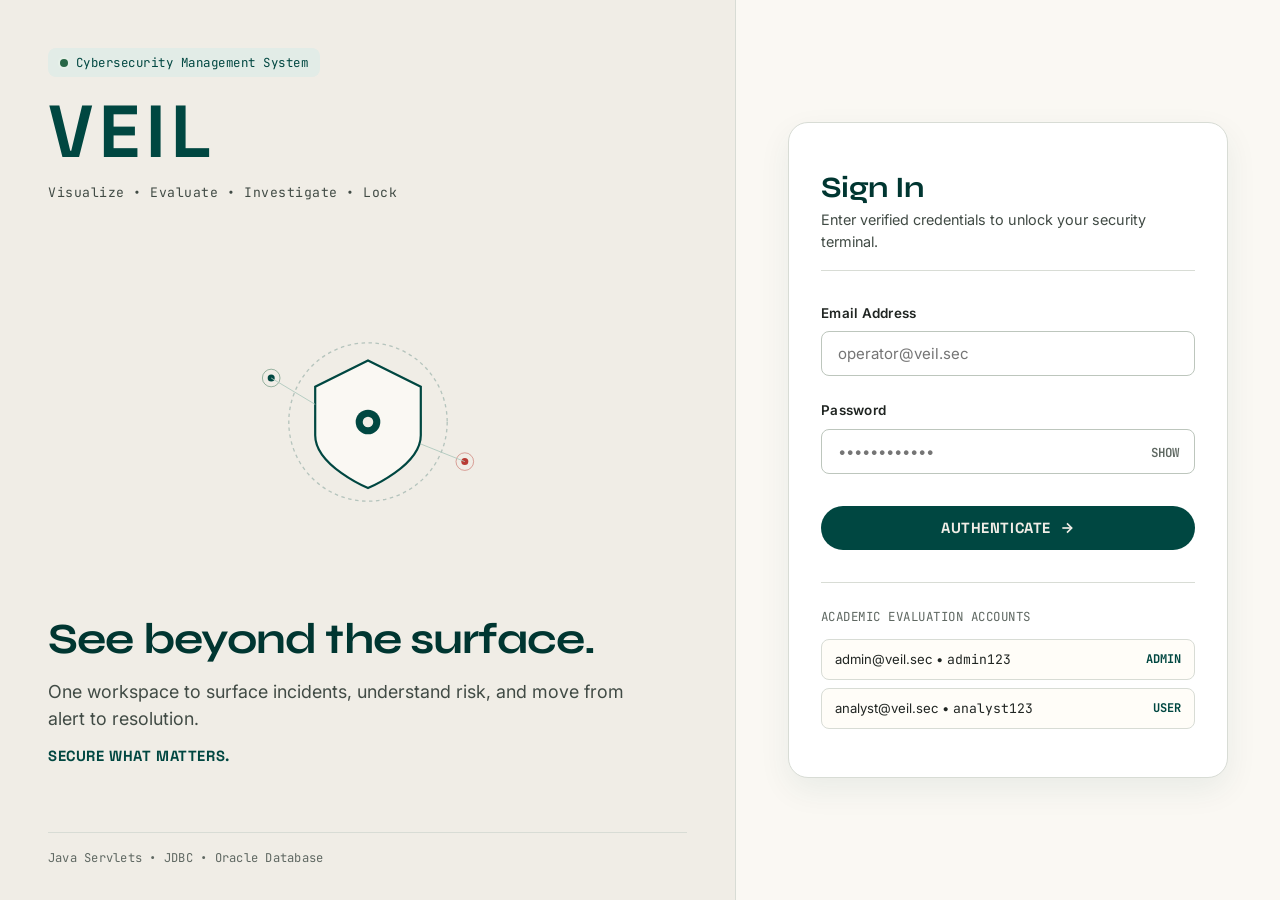
==== commit 2ecd927a: "fix(security): enforce RBAC on incident status transitions so users can only modify their own incide" ====
--- a/src/main/webapp/index.html
+++ b/src/main/webapp/index.html
@@ -533,7 +533,7 @@
 
                 <!-- Transition Actions -->
                 <div style="border-top: 1px solid var(--border); padding-top: var(--space-4); display: flex; justify-content: space-between; align-items: center; flex-wrap: wrap; gap: 8px;">
-                    <div style="display: flex; gap: var(--space-2); align-items: center;">
+                    <div id="modal-transition-actions" style="display: flex; gap: var(--space-2); align-items: center;">
                         <span class="mono" style="font-size: 0.76rem; color: var(--muted); font-weight: 700; letter-spacing: 0.04em;">Transition:</span>
                         <button type="button" class="btn-secondary" style="padding: 6px 12px; font-size: 0.8rem;" onclick="updateModalStatus('Open')">Open</button>
                         <button type="button" class="btn-secondary" style="padding: 6px 12px; font-size: 0.8rem;" onclick="updateModalStatus('In Progress')">In Progress</button>
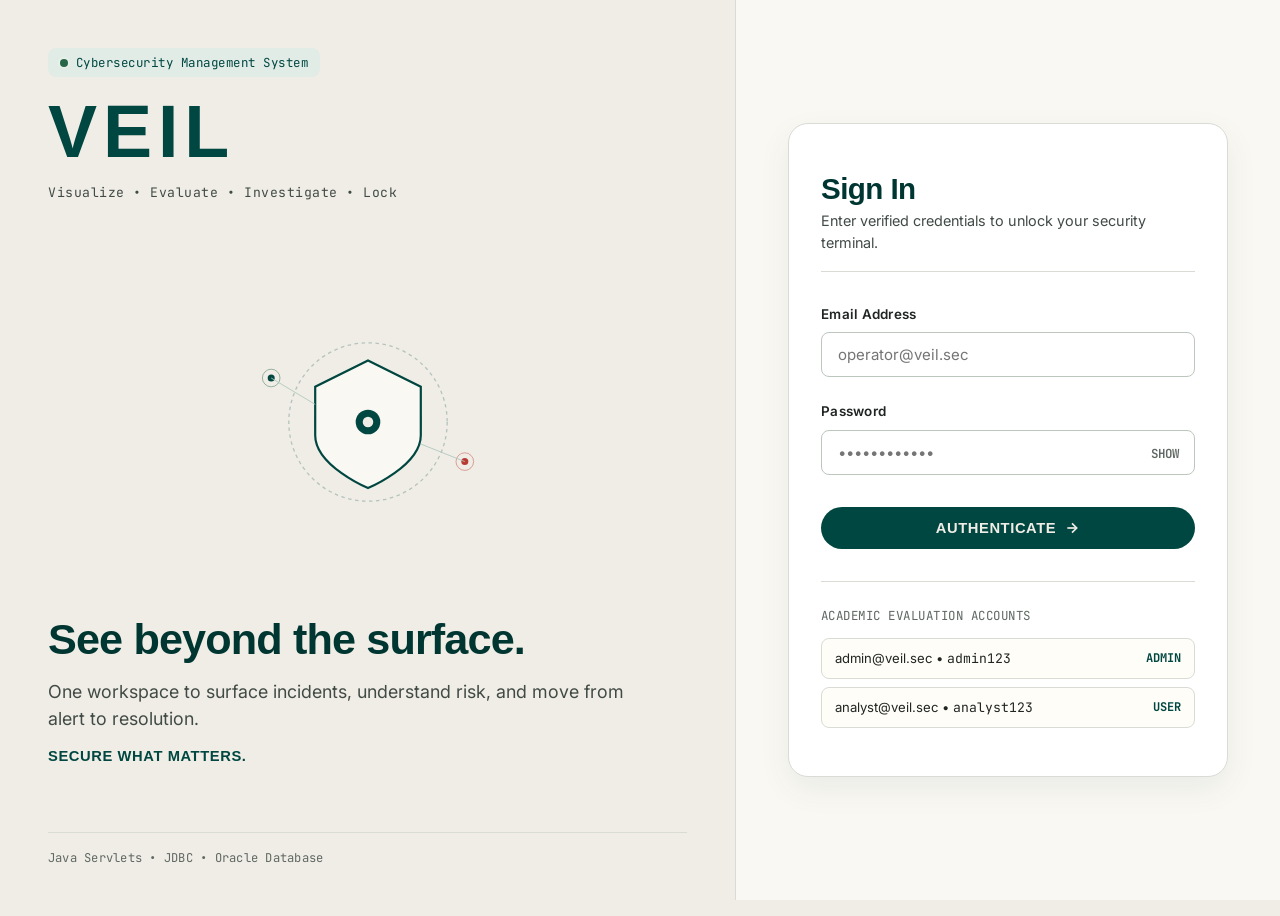
==== commit 4bd2a67a: "fix(modal): dynamically highlight active incident status and remove static resolved green styling" ====
--- a/src/main/webapp/index.html
+++ b/src/main/webapp/index.html
@@ -533,11 +533,11 @@
 
                 <!-- Transition Actions -->
                 <div style="border-top: 1px solid var(--border); padding-top: var(--space-4); display: flex; justify-content: space-between; align-items: center; flex-wrap: wrap; gap: 8px;">
-                    <div id="modal-transition-actions" style="display: flex; gap: var(--space-2); align-items: center;">
+                    <div id="modal-transition-actions" style="display: flex; gap: var(--space-2); align-items: center; flex-wrap: wrap;">
                         <span class="mono" style="font-size: 0.76rem; color: var(--muted); font-weight: 700; letter-spacing: 0.04em;">Transition:</span>
-                        <button type="button" class="btn-secondary" style="padding: 6px 12px; font-size: 0.8rem;" onclick="updateModalStatus('Open')">Open</button>
-                        <button type="button" class="btn-secondary" style="padding: 6px 12px; font-size: 0.8rem;" onclick="updateModalStatus('In Progress')">In Progress</button>
-                        <button type="button" class="btn-secondary" style="padding: 6px 12px; font-size: 0.8rem; background: var(--success-soft); color: var(--success); border-color: var(--success);" onclick="updateModalStatus('Resolved')">Resolved</button>
+                        <button type="button" id="btn-status-open" class="btn-secondary" style="padding: 6px 12px; font-size: 0.8rem;" onclick="updateModalStatus('Open')">Open</button>
+                        <button type="button" id="btn-status-inprogress" class="btn-secondary" style="padding: 6px 12px; font-size: 0.8rem;" onclick="updateModalStatus('In Progress')">In Progress</button>
+                        <button type="button" id="btn-status-resolved" class="btn-secondary" style="padding: 6px 12px; font-size: 0.8rem;" onclick="updateModalStatus('Resolved')">Resolved</button>
                     </div>
                     <button type="button" id="btn-modal-delete-incident" class="btn-secondary" style="padding: 6px 12px; font-size: 0.8rem; color: var(--danger); border-color: var(--danger);">
                         Delete Incident
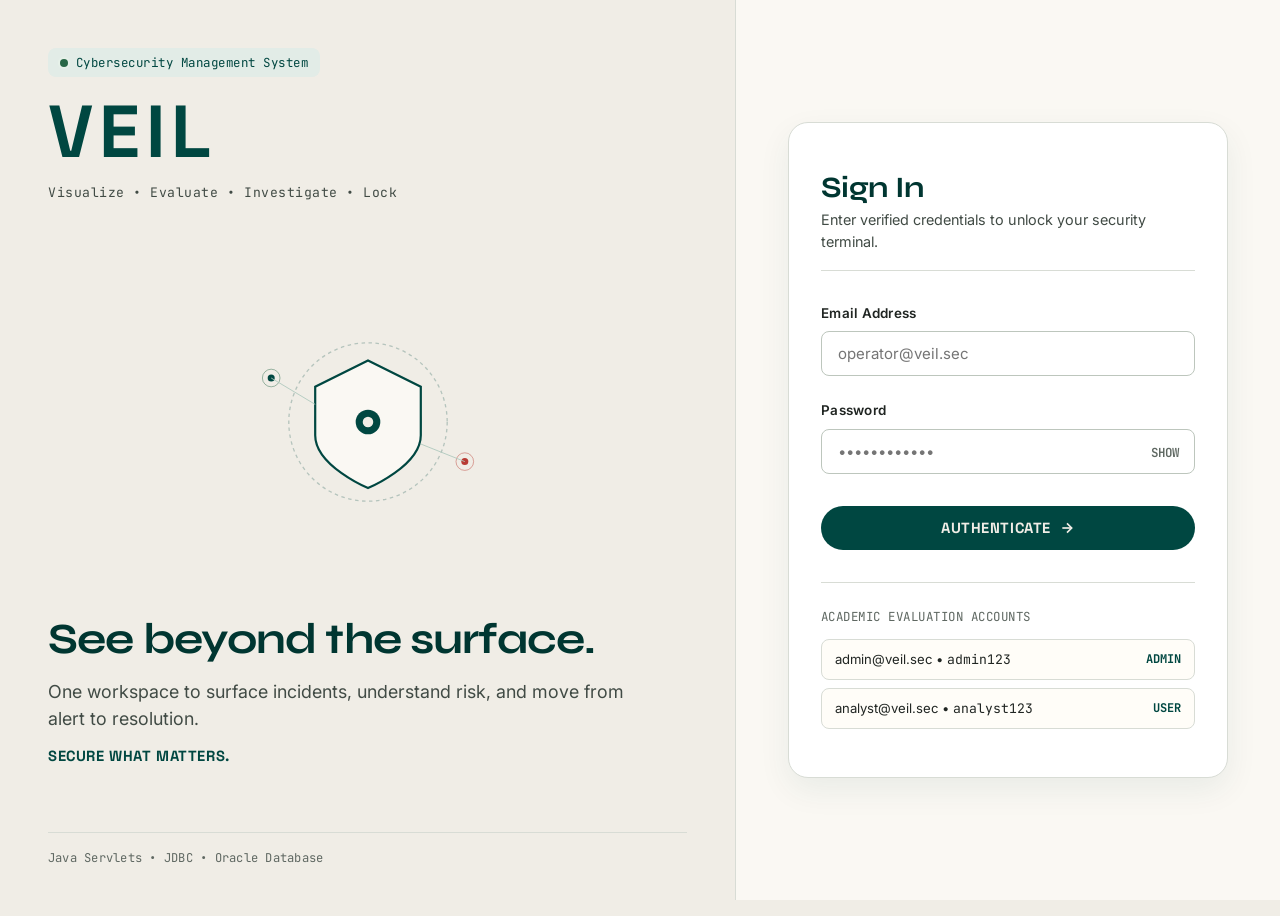
==== commit c98e1b4e: "feat(ui): implement interactive 3D crystal core hero with orbital rings and capability nodes" ====
--- a/src/main/webapp/index.html
+++ b/src/main/webapp/index.html
@@ -82,15 +82,101 @@
              VIEW 1: SECURITY DASHBOARD
              ================================================================== -->
         <section id="view-dashboard" class="view-section active" aria-labelledby="heading-dashboard">
-            <div class="page-header-editorial">
-                <div style="display: flex; justify-content: space-between; align-items: flex-start; flex-wrap: wrap; gap: 8px;">
-                    <div>
-                        <h1 id="heading-dashboard" class="page-title">Security, in focus.</h1>
-                        <p class="page-lead">Every incident tells a story. Make sure the next action is clear.</p>
-                    </div>
-                    <span class="mono" id="db-engine-pill" style="font-size: 0.76rem; padding: 5px 12px; background: var(--surface-raised); border: 1px solid var(--border); border-radius: var(--radius-pill); color: var(--muted-strong);">
-                        DB: Oracle JDBC
-                    </span>
+            <!-- Interactive 3D Crystal Core Hero Section -->
+            <div class="crystal-hero-section">
+                <div class="crystal-hero-content">
+                    <div class="mono crystal-hero-kicker">Security Overview // Core Telemetry</div>
+                    <h1 id="heading-dashboard" class="crystal-hero-title">A Safer Tomorrow,<br><em>Unveiled.</em></h1>
+                    <p class="crystal-hero-lead">
+                        Monitor. Analyze. Investigate. Protect. VEIL continuously synthesizes telemetry across enterprise assets with real-time Oracle intelligence.
+                    </p>
+                    <div class="crystal-hero-actions">
+                        <button type="button" class="btn-primary-cyprus" onclick="switchView('register')">
+                            <span>View Live Threats</span>
+                            <svg width="15" height="15" viewBox="0 0 24 24" fill="none" stroke="currentColor" stroke-width="2.5">
+                                <line x1="5" y1="12" x2="19" y2="12"></line>
+                                <polyline points="12 5 19 12 12 19"></polyline>
+                            </svg>
+                        </button>
+                        <button type="button" class="btn-secondary" onclick="switchView('report')">
+                            <svg width="15" height="15" viewBox="0 0 24 24" fill="none" stroke="currentColor" stroke-width="2">
+                                <line x1="12" y1="5" x2="12" y2="19"></line>
+                                <line x1="5" y1="12" x2="19" y2="12"></line>
+                            </svg>
+                            <span>Report Signal</span>
+                        </button>
+                    </div>
+                    <div class="crystal-hero-meta-row">
+                        <span class="crystal-meta-item">
+                            <span class="status-indicator"></span>
+                            <span id="db-engine-pill">Oracle AI Database 26ai: Active</span>
+                        </span>
+                        <span class="crystal-meta-item mono">
+                            <span>Core Shield: Locked</span>
+                        </span>
+                    </div>
+                </div>
+
+                <!-- 3D Canvas Stage & Floating Capability Orbit Badges (VEIL) -->
+                <div class="crystal-stage-container" id="crystal-stage-wrapper">
+                    <div id="crystal-canvas-container" class="crystal-canvas-viewport"></div>
+
+                    <!-- Floating Capability Badges (VEIL) -->
+                    <div class="orbit-card orbit-card-top-left" onclick="highlightModule('telemetry')" title="Click to view real-time activity">
+                        <div class="orbit-card-icon">
+                            <svg width="14" height="14" viewBox="0 0 24 24" fill="none" stroke="currentColor" stroke-width="2">
+                                <path d="M1 12s4-8 11-8 11 8 11 8-4 8-11 8-11-8-11-8z"></path>
+                                <circle cx="12" cy="12" r="3"></circle>
+                            </svg>
+                        </div>
+                        <div class="orbit-card-text">
+                            <div class="orbit-card-title">Visualize</div>
+                            <div class="orbit-card-sub">Real-time activity</div>
+                        </div>
+                    </div>
+
+                    <div class="orbit-card orbit-card-top-right" onclick="highlightModule('severity')" title="Click to evaluate risk & impact">
+                        <div class="orbit-card-icon">
+                            <svg width="14" height="14" viewBox="0 0 24 24" fill="none" stroke="currentColor" stroke-width="2">
+                                <line x1="18" y1="20" x2="18" y2="10"></line>
+                                <line x1="12" y1="20" x2="12" y2="4"></line>
+                                <line x1="6" y1="20" x2="6" y2="14"></line>
+                            </svg>
+                        </div>
+                        <div class="orbit-card-text">
+                            <div class="orbit-card-title">Evaluate</div>
+                            <div class="orbit-card-sub">Risk & impact</div>
+                        </div>
+                    </div>
+
+                    <div class="orbit-card orbit-card-bottom-left" onclick="switchView('register')" title="Click to trace & analyze incidents">
+                        <div class="orbit-card-icon">
+                            <svg width="14" height="14" viewBox="0 0 24 24" fill="none" stroke="currentColor" stroke-width="2">
+                                <circle cx="11" cy="11" r="8"></circle>
+                                <line x1="21" y1="21" x2="16.65" y2="16.65"></line>
+                            </svg>
+                        </div>
+                        <div class="orbit-card-text">
+                            <div class="orbit-card-title">Investigate</div>
+                            <div class="orbit-card-sub">Trace & analyze</div>
+                        </div>
+                    </div>
+
+                    <div class="orbit-card orbit-card-bottom-right" onclick="switchView('report')" title="Click to file containment action">
+                        <div class="orbit-card-icon">
+                            <svg width="14" height="14" viewBox="0 0 24 24" fill="none" stroke="currentColor" stroke-width="2">
+                                <rect x="3" y="11" width="18" height="11" rx="2" ry="2"></rect>
+                                <path d="M7 11V7a5 5 0 0 1 10 0v4"></path>
+                            </svg>
+                        </div>
+                        <div class="orbit-card-text">
+                            <div class="orbit-card-title">Lock</div>
+                            <div class="orbit-card-sub">Contain & prevent</div>
+                        </div>
+                    </div>
+
+                    <!-- Tooltip for hovered 3D nodes -->
+                    <div id="crystal-3d-tooltip" class="crystal-node-tooltip" style="display: none;"></div>
                 </div>
             </div>
 
@@ -685,6 +771,9 @@
     <!-- Toast Notifications Container -->
     <div id="toast-container" aria-live="polite"></div>
 
+    <!-- 3D Engine & Interactive Crystal Core Component -->
+    <script src="assets/js/three.min.js"></script>
+    <script src="assets/js/crystal-core.js"></script>
     <!-- Frontend Application Logic -->
     <script src="assets/js/app.js"></script>
 </body>
--- a/src/main/webapp/assets/css/style.css
+++ b/src/main/webapp/assets/css/style.css
@@ -400,6 +400,212 @@
   font-size: 1.05rem;
   color: var(--muted-strong);
   max-width: 68ch;
+}
+
+/* --- 7B. INTERACTIVE 3D CRYSTAL HERO --- */
+.crystal-hero-section {
+  display: grid;
+  grid-template-columns: 1.15fr 1.25fr;
+  align-items: center;
+  gap: var(--space-8);
+  padding: var(--space-2) 0 var(--space-8);
+  margin-bottom: var(--space-8);
+  border-bottom: 1px solid var(--border);
+  position: relative;
+}
+
+.crystal-hero-content {
+  position: relative;
+  z-index: 2;
+}
+
+.crystal-hero-kicker {
+  font-size: 0.78rem;
+  font-weight: 700;
+  color: var(--cyprus);
+  letter-spacing: 0.03em;
+  margin-bottom: var(--space-3);
+}
+
+.crystal-hero-title {
+  font-size: 2.75rem;
+  line-height: 1.08;
+  color: var(--cyprus-deep);
+  margin-bottom: var(--space-4);
+  font-weight: 800;
+  letter-spacing: -0.02em;
+}
+
+.crystal-hero-title em {
+  font-style: italic;
+  font-family: var(--font-display);
+  font-weight: 400;
+  color: var(--cyprus);
+}
+
+.crystal-hero-lead {
+  font-size: 0.98rem;
+  line-height: 1.6;
+  color: var(--muted-strong);
+  margin-bottom: var(--space-6);
+  max-width: 46ch;
+}
+
+.crystal-hero-actions {
+  display: flex;
+  align-items: center;
+  gap: var(--space-3);
+  margin-bottom: var(--space-6);
+  flex-wrap: wrap;
+}
+
+.crystal-hero-meta-row {
+  display: flex;
+  align-items: center;
+  gap: var(--space-6);
+  border-top: 1px solid var(--border);
+  padding-top: var(--space-4);
+  font-size: 0.82rem;
+  color: var(--muted);
+}
+
+.crystal-meta-item {
+  display: inline-flex;
+  align-items: center;
+  gap: 8px;
+}
+
+/* 3D Canvas Viewport & Floating Orbit Badges */
+.crystal-stage-container {
+  position: relative;
+  width: 100%;
+  height: 440px;
+  display: flex;
+  align-items: center;
+  justify-content: center;
+}
+
+.crystal-canvas-viewport {
+  width: 100%;
+  height: 100%;
+  display: flex;
+  align-items: center;
+  justify-content: center;
+}
+
+.crystal-canvas-viewport canvas {
+  width: 100% !important;
+  height: 100% !important;
+  display: block;
+  outline: none;
+}
+
+/* Floating Glassmorphic Capability Badges (VEIL) */
+.orbit-card {
+  position: absolute;
+  display: inline-flex;
+  align-items: center;
+  gap: 10px;
+  padding: 8px 14px;
+  background: rgba(255, 255, 255, 0.88);
+  backdrop-filter: blur(10px);
+  -webkit-backdrop-filter: blur(10px);
+  border: 1px solid rgba(0, 71, 65, 0.15);
+  border-radius: var(--radius-medium);
+  box-shadow: 0 8px 24px rgba(0, 50, 45, 0.08);
+  cursor: pointer;
+  z-index: 10;
+  transition: transform 0.2s cubic-bezier(0.16, 1, 0.3, 1), box-shadow 0.2s ease, border-color 0.2s ease;
+  user-select: none;
+}
+
+.orbit-card:hover {
+  transform: translateY(-2px);
+  box-shadow: 0 12px 30px rgba(0, 71, 65, 0.15);
+  border-color: var(--cyprus);
+}
+
+.orbit-card-top-left {
+  top: 18px;
+  left: 20px;
+}
+
+.orbit-card-top-right {
+  top: 18px;
+  right: 20px;
+}
+
+.orbit-card-bottom-left {
+  bottom: 24px;
+  left: 20px;
+}
+
+.orbit-card-bottom-right {
+  bottom: 24px;
+  right: 20px;
+}
+
+.orbit-card-icon {
+  width: 28px;
+  height: 28px;
+  border-radius: var(--radius-small);
+  background: var(--surface);
+  color: var(--cyprus);
+  display: grid;
+  place-items: center;
+  flex-shrink: 0;
+  border: 1px solid var(--border-subtle);
+}
+
+.orbit-card:hover .orbit-card-icon {
+  background: var(--cyprus);
+  color: var(--sand);
+}
+
+.orbit-card-text {
+  display: flex;
+  flex-direction: column;
+}
+
+.orbit-card-title {
+  font-family: var(--font-tech);
+  font-size: 0.84rem;
+  font-weight: 700;
+  color: var(--cyprus-deep);
+  line-height: 1.1;
+  letter-spacing: 0.02em;
+}
+
+.orbit-card-sub {
+  font-size: 0.78rem;
+  color: var(--muted);
+  line-height: 1.2;
+}
+
+/* Tooltip for 3D Nodes */
+.crystal-node-tooltip {
+  position: fixed;
+  z-index: 500;
+  pointer-events: none;
+  background: rgba(255, 255, 255, 0.95);
+  backdrop-filter: blur(8px);
+  border: 1px solid var(--border-strong);
+  border-radius: var(--radius-small);
+  padding: 8px 12px;
+  box-shadow: var(--shadow-raised);
+  transform: translate(0, 0);
+  transition: opacity 0.1s ease;
+}
+
+/* Responsive adjustment */
+@media (max-width: 992px) {
+  .crystal-hero-section {
+    grid-template-columns: 1fr;
+    padding: var(--space-4) 0;
+  }
+  .crystal-stage-container {
+    height: 360px;
+  }
 }
 
 /* --- 8. DASHBOARD METRICS STRIP (NO REPETITIVE AI CARDS) --- */
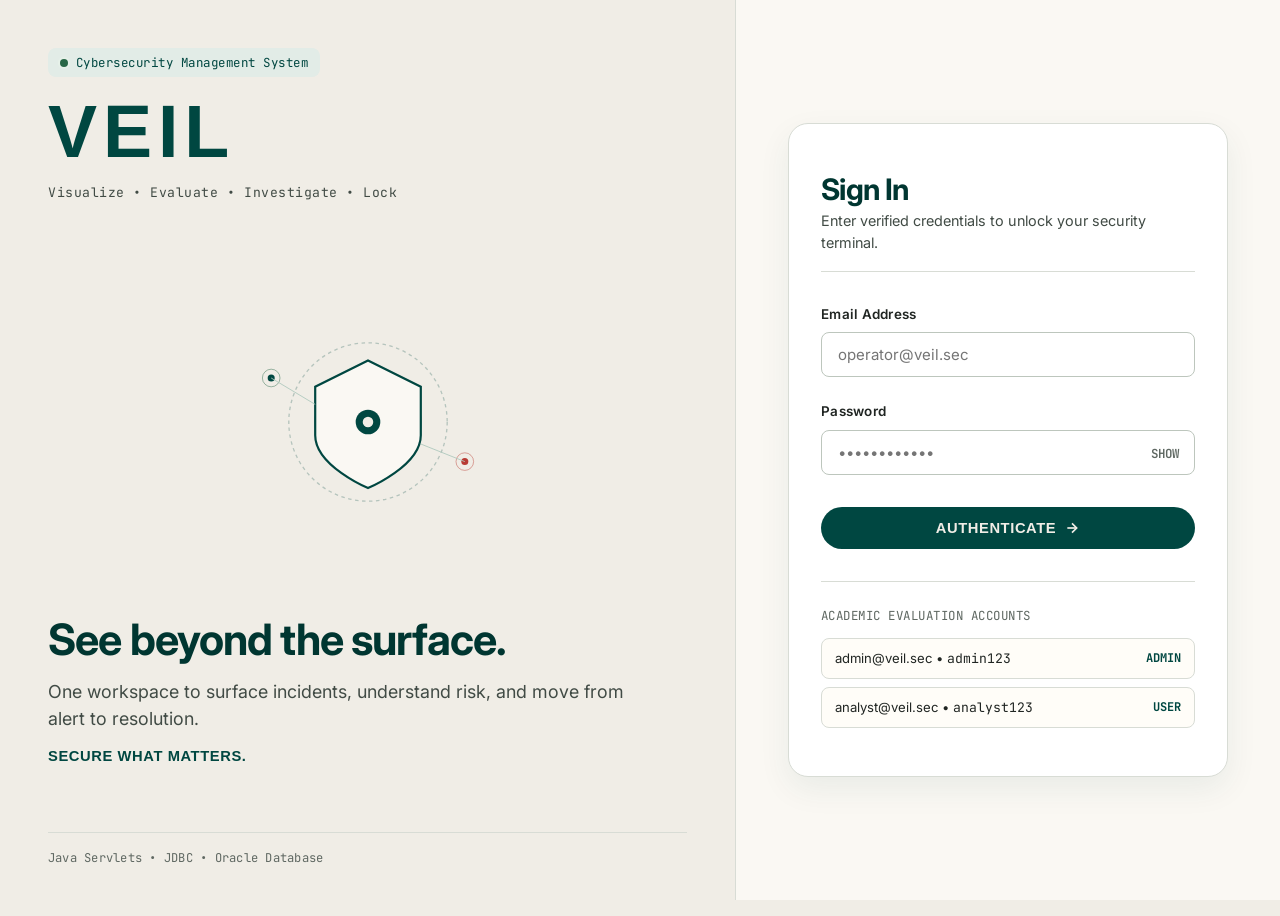
==== commit 94986c2c: "fix(ui): restore brand typography stack and refine 3D faceted crystal core with illuminated pedestal" ====
--- a/src/main/webapp/index.html
+++ b/src/main/webapp/index.html
@@ -86,7 +86,7 @@
             <div class="crystal-hero-section">
                 <div class="crystal-hero-content">
                     <div class="mono crystal-hero-kicker">Security Overview // Core Telemetry</div>
-                    <h1 id="heading-dashboard" class="crystal-hero-title">A Safer Tomorrow,<br><em>Unveiled.</em></h1>
+                    <h1 id="heading-dashboard" class="crystal-hero-title">A Safer Tomorrow,<br>Unveiled.</h1>
                     <p class="crystal-hero-lead">
                         Monitor. Analyze. Investigate. Protect. VEIL continuously synthesizes telemetry across enterprise assets with real-time Oracle intelligence.
                     </p>
--- a/src/main/webapp/assets/css/style.css
+++ b/src/main/webapp/assets/css/style.css
@@ -4,7 +4,7 @@
    Palette: Cyprus (#004741) & Sand (#F0EDE6) — Strictly Light Mode
    ========================================================================== */
 
-@import url('https://fonts.googleapis.com/css2?family=Inter:wght@400;500;600;700&family=Space+Grotesk:wght@500;600;700&family=Syne:wght@700;800&family=JetBrains+Mono:wght@400;500;600&display=swap');
+@import url('https://fonts.googleapis.com/css2?family=Inter:wght@400;500;600;700&family=Space+Grotesk:wght@500;600;700&family=JetBrains+Mono:wght@400;500;600&display=swap');
 
 /* --- 1. LOCAL FONT DECLARATIONS --- */
 @font-face {
@@ -75,7 +75,7 @@
   --radius-pill: 999px;
 
   /* Typography stacks */
-  --font-display: 'Bootzy', 'Syne', -apple-system, BlinkMacSystemFont, sans-serif;
+  --font-display: 'Bootzy', -apple-system, BlinkMacSystemFont, 'Inter', sans-serif;
   --font-tech: 'Aquire', 'Space Grotesk', -apple-system, sans-serif;
   --font-body: 'Inter', -apple-system, BlinkMacSystemFont, 'Segoe UI', Roboto, sans-serif;
   --font-mono: 'JetBrains Mono', 'SF Mono', Consolas, monospace;
@@ -428,18 +428,18 @@
 }
 
 .crystal-hero-title {
+  font-family: var(--font-display);
   font-size: 2.75rem;
-  line-height: 1.08;
+  line-height: 1.1;
   color: var(--cyprus-deep);
   margin-bottom: var(--space-4);
-  font-weight: 800;
+  font-weight: 700;
   letter-spacing: -0.02em;
 }
 
 .crystal-hero-title em {
-  font-style: italic;
-  font-family: var(--font-display);
-  font-weight: 400;
+  font-style: normal;
+  font-weight: 700;
   color: var(--cyprus);
 }
 
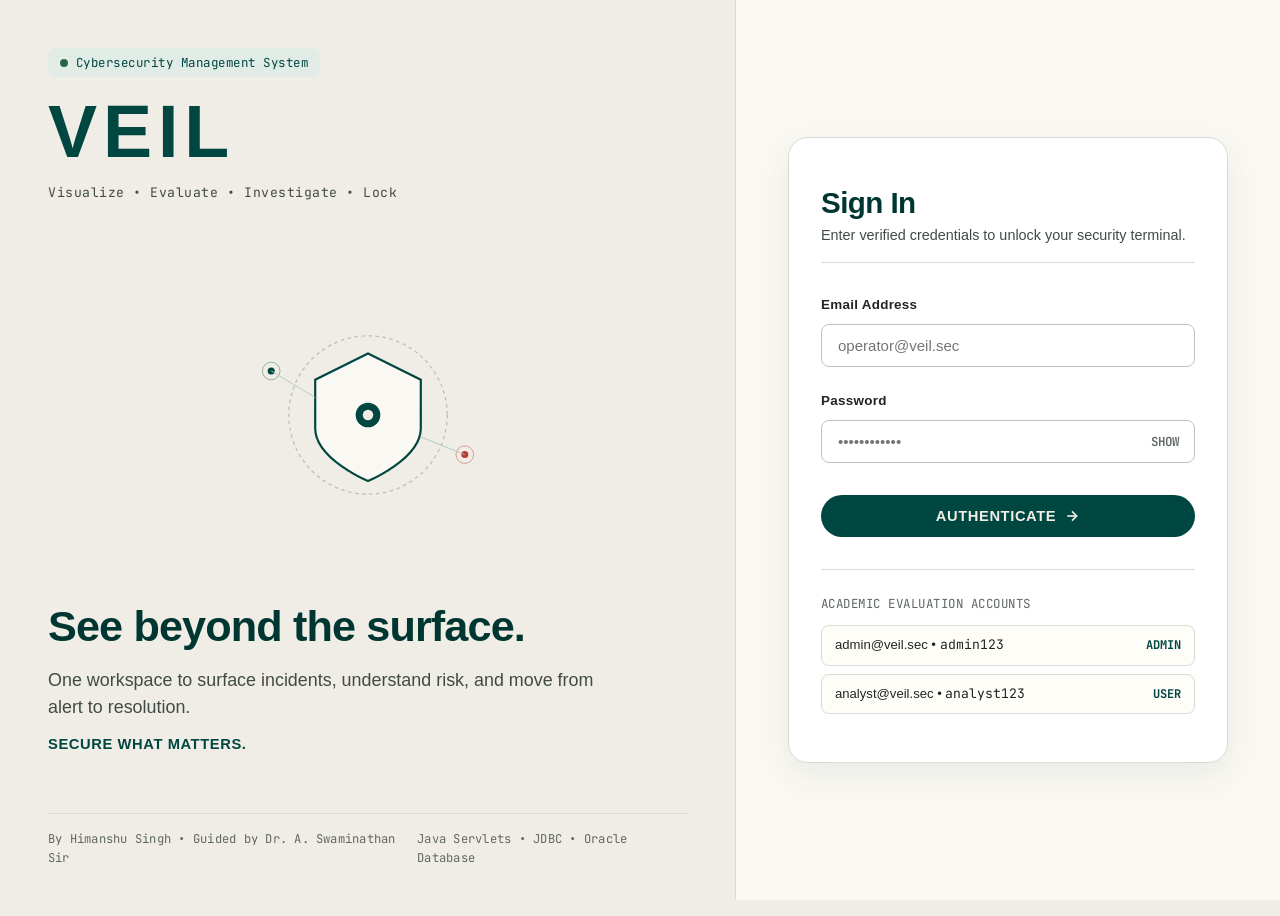
==== commit f85d8f8c: "feat(about): add About Us tab highlighting project creation by Himanshu Singh under Dr. A. Swaminath" ====
--- a/src/main/webapp/index.html
+++ b/src/main/webapp/index.html
@@ -59,6 +59,14 @@
                     </svg>
                     <span>User Management</span>
                 </button>
+                <button type="button" class="nav-link" data-target="about" id="nav-btn-about">
+                    <svg width="15" height="15" viewBox="0 0 24 24" fill="none" stroke="currentColor" stroke-width="2">
+                        <circle cx="12" cy="12" r="10"></circle>
+                        <line x1="12" y1="16" x2="12" y2="12"></line>
+                        <line x1="12" y1="8" x2="12.01" y2="8"></line>
+                    </svg>
+                    <span>About Us</span>
+                </button>
             </nav>
 
             <!-- User Panel & Logout -->
@@ -546,6 +554,93 @@
                 </table>
             </div>
         </section>
+ 
+        <!-- ==================================================================
+             VIEW 5: ABOUT US / ACADEMIC CONTEXT & GUIDANCE
+             ================================================================== -->
+        <section id="view-about" class="view-section" aria-labelledby="heading-about">
+            <div class="page-header-editorial">
+                <div class="mono" style="font-size: 0.78rem; font-weight: 700; color: var(--cyprus); margin-bottom: var(--space-2); letter-spacing: 0.04em;">
+                    Academic Context // Laboratory Capstone
+                </div>
+                <h1 id="heading-about" class="page-title">About VEIL.</h1>
+                <p class="page-lead">
+                    Vulnerability Evaluation &amp; Incident Lock (VEIL) is an enterprise cybersecurity intelligence and incident lifecycle workspace developed as an academic laboratory experiment under faculty guidance, engineered with Java Servlets, raw JDBC, and Oracle Database intelligence.
+                </p>
+            </div>
+
+            <!-- Two-Column Hero Personnel Grid -->
+            <div class="about-grid-primary">
+                <!-- Card 1: Himanshu Singh (Developer & Architect) -->
+                <div class="paper-card about-card">
+                    <span class="mono about-role-pill">System Architect &amp; Lead Developer</span>
+                    <h2 class="about-person-name">Himanshu Singh</h2>
+                    <div class="about-person-title">Undergraduate System Engineer &bull; Full-Stack Creator</div>
+                    <p class="about-person-bio">
+                        Conceived, engineered, and implemented the VEIL platform from core architectural primitives. Designed the complete normalized Oracle relational schema, multi-tier DAO persistence layer, authenticated Java Servlets, real-time threat severity matrix, and the hardware-accelerated interactive 3D crystal core telemetry visualization.
+                    </p>
+                    <div class="about-tags-list">
+                        <span class="about-tag mono">Java Enterprise (Servlets)</span>
+                        <span class="about-tag mono">JDBC Persistence Architecture</span>
+                        <span class="about-tag mono">Oracle Database 23ai / PL-SQL</span>
+                        <span class="about-tag mono">Procedural Three.js 3D Core</span>
+                        <span class="about-tag mono">RBAC Security Governance</span>
+                        <span class="about-tag mono">Editorial Design System</span>
+                    </div>
+                </div>
+
+                <!-- Card 2: Dr. A. Swaminathan Sir (Academic Guidance & Faculty Mentor) -->
+                <div class="paper-card about-card">
+                    <span class="mono about-role-pill" style="color: var(--success); background: var(--success-soft); border-color: rgba(40, 103, 71, 0.25);">Project Guidance &amp; Academic Mentor</span>
+                    <h2 class="about-person-name">Dr. A. Swaminathan</h2>
+                    <div class="about-person-title">Faculty Supervisor &bull; Academic Guide &bull; Subject Expert</div>
+                    <p class="about-person-bio">
+                        Provided academic supervision, architectural guidance, and technical evaluation for the laboratory experiment. Guided the formulation of the threat scoring mathematical model, rigorous relational integrity standards, transaction boundaries, and the defense-in-depth principles implemented across VEIL's security operations workflow.
+                    </p>
+                    <div class="about-tags-list">
+                        <span class="about-tag mono">Academic Supervision</span>
+                        <span class="about-tag mono">Cybersecurity Governance</span>
+                        <span class="about-tag mono">Relational Data Integrity</span>
+                        <span class="about-tag mono">Threat Taxonomy Guidance</span>
+                        <span class="about-tag mono">Lab Experiment Mentor</span>
+                        <span class="about-tag mono">PAT 4 Evaluation</span>
+                    </div>
+                </div>
+            </div>
+
+            <!-- Laboratory Experiment Context & Mission Statement -->
+            <div class="paper-card about-experiment-box">
+                <div class="mono" style="font-size: 0.80rem; font-weight: 700; color: var(--cyprus); margin-bottom: var(--space-2); letter-spacing: 0.04em;">
+                    Laboratory Experiment Specification // PAT 4
+                </div>
+                <h2 style="font-family: var(--font-display); font-size: 1.55rem; color: var(--cyprus-deep); margin-bottom: var(--space-3);">
+                    Laboratory Experiment: Enterprise Incident Response Console
+                </h2>
+                <p style="font-size: 0.94rem; line-height: 1.6; color: var(--muted-strong); margin-bottom: var(--space-6); max-width: 90ch;">
+                    Developed as a practical laboratory experiment for the Project Assessment Test (PAT 4), VEIL bridges theoretical cybersecurity concepts with production-grade enterprise software architecture. The objective was to replace artificial prototypes with a live, persistent, zero-compromise application running against an authentic Oracle 23ai AI Database engine with real-time operational status updates.
+                </p>
+
+                <!-- Core Engineering Proof Metrics -->
+                <div class="about-stats-row">
+                    <div class="about-stat-item">
+                        <div class="about-stat-val mono">5</div>
+                        <div class="about-stat-lbl">Relational Tables with Constraints</div>
+                    </div>
+                    <div class="about-stat-item">
+                        <div class="about-stat-val mono">100%</div>
+                        <div class="about-stat-lbl">Direct JDBC Atomic Persistence</div>
+                    </div>
+                    <div class="about-stat-item">
+                        <div class="about-stat-val mono">0</div>
+                        <div class="about-stat-lbl">Mock Data &bull; Real Oracle DB Engine</div>
+                    </div>
+                    <div class="about-stat-item">
+                        <div class="about-stat-val mono">4-Tier</div>
+                        <div class="about-stat-lbl">Severity Model &amp; Role-Based Access</div>
+                    </div>
+                </div>
+            </div>
+        </section>
 
     </main>
 
--- a/src/main/webapp/assets/css/style.css
+++ b/src/main/webapp/assets/css/style.css
@@ -1325,6 +1325,108 @@
   background: var(--success-soft);
   color: var(--success);
   border-color: rgba(40, 103, 71, 0.3);
+}
+
+/* --- 12B. ABOUT VIEW (ACADEMIC EXPERIMENT & CREDITS) --- */
+.about-grid-primary {
+  display: grid;
+  grid-template-columns: 1fr 1fr;
+  gap: var(--space-6);
+  margin-bottom: var(--space-8);
+}
+
+.about-card {
+  padding: var(--space-8);
+  display: flex;
+  flex-direction: column;
+}
+
+.about-role-pill {
+  font-size: 0.80rem;
+  font-weight: 700;
+  color: var(--cyprus);
+  background: var(--cyprus-soft);
+  border: 1px solid var(--cyprus-mid);
+  padding: 4px 10px;
+  border-radius: var(--radius-small);
+  display: inline-block;
+  width: fit-content;
+  margin-bottom: var(--space-3);
+  letter-spacing: 0.04em;
+}
+
+.about-person-name {
+  font-family: var(--font-display);
+  font-size: 1.85rem;
+  color: var(--cyprus-deep);
+  margin-bottom: 4px;
+}
+
+.about-person-title {
+  font-size: 0.95rem;
+  color: var(--muted-strong);
+  font-weight: 500;
+  margin-bottom: var(--space-4);
+}
+
+.about-person-bio {
+  font-size: 0.92rem;
+  line-height: 1.6;
+  color: var(--muted-strong);
+  margin-bottom: var(--space-6);
+  flex-grow: 1;
+}
+
+.about-tags-list {
+  display: flex;
+  flex-wrap: wrap;
+  gap: 8px;
+  border-top: 1px solid var(--border);
+  padding-top: var(--space-4);
+}
+
+.about-tag {
+  font-size: 0.80rem;
+  color: var(--cyprus-deep);
+  background: var(--surface);
+  border: 1px solid var(--border);
+  padding: 3px 10px;
+  border-radius: var(--radius-pill);
+}
+
+.about-experiment-box {
+  padding: var(--space-8);
+  margin-bottom: var(--space-8);
+}
+
+.about-stats-row {
+  display: grid;
+  grid-template-columns: repeat(4, 1fr);
+  gap: var(--space-4);
+  margin-top: var(--space-6);
+}
+
+.about-stat-item {
+  background: var(--surface);
+  border: 1px solid var(--border);
+  border-radius: var(--radius-small);
+  padding: var(--space-4);
+  text-align: center;
+}
+
+.about-stat-val {
+  font-family: var(--font-display);
+  font-size: 1.75rem;
+  color: var(--cyprus-deep);
+  font-weight: 700;
+  line-height: 1.1;
+  margin-bottom: 4px;
+}
+
+.about-stat-lbl {
+  font-size: 0.76rem;
+  color: var(--muted);
+  font-weight: 500;
 }
 
 /* --- 13. RESPONSIVE DESIGN --- */
@@ -1353,6 +1455,12 @@
   .page-title {
     font-size: 2.1rem;
   }
+  .about-grid-primary {
+    grid-template-columns: 1fr;
+  }
+  .about-stats-row {
+    grid-template-columns: 1fr 1fr;
+  }
   .meta-field-grid {
     grid-template-columns: 1fr;
   }
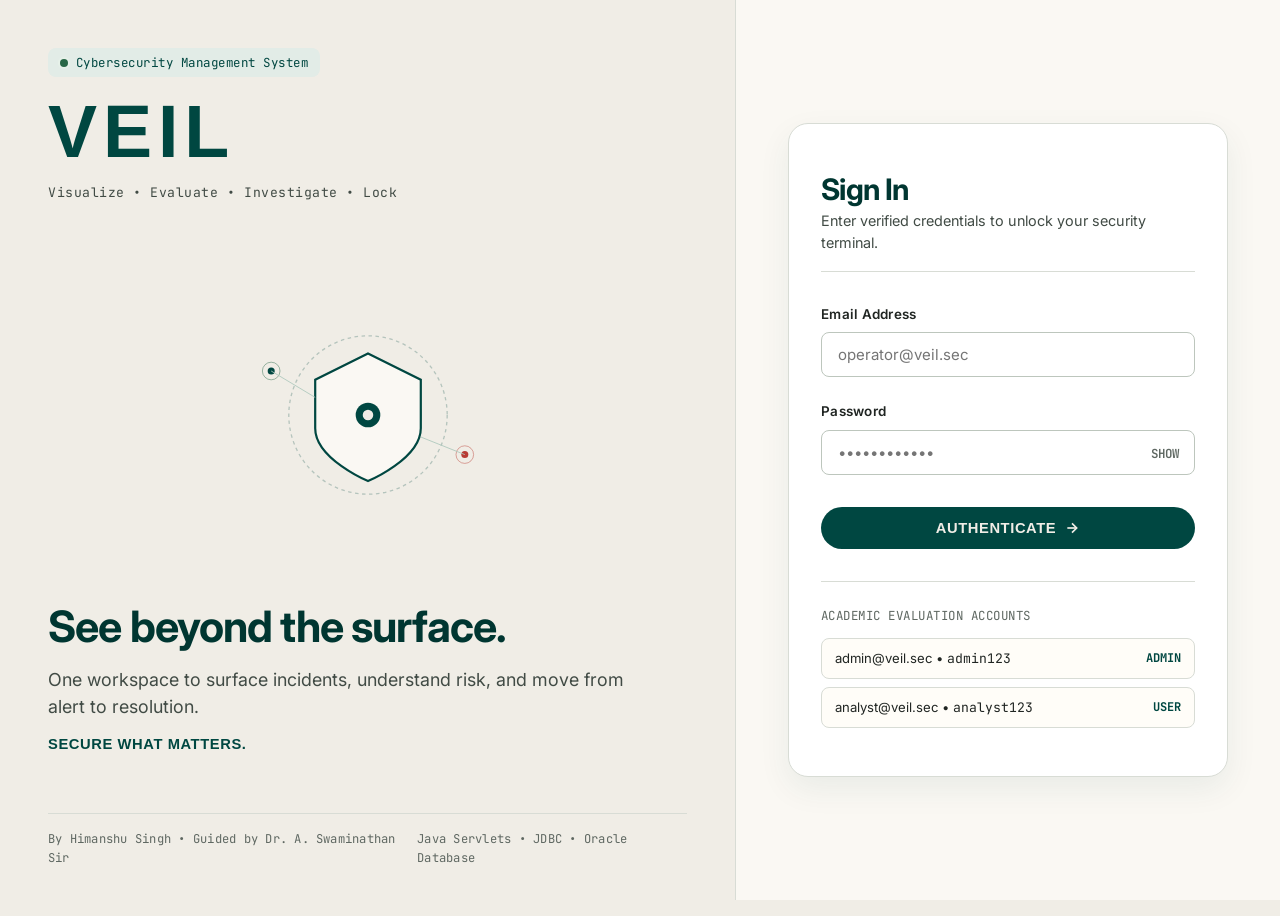
==== commit 21188937: "feat(navigation): replace about tab with More Info dropdown containing About Us and About the Websit" ====
--- a/src/main/webapp/index.html
+++ b/src/main/webapp/index.html
@@ -59,14 +59,30 @@
                     </svg>
                     <span>User Management</span>
                 </button>
-                <button type="button" class="nav-link" data-target="about" id="nav-btn-about">
-                    <svg width="15" height="15" viewBox="0 0 24 24" fill="none" stroke="currentColor" stroke-width="2">
-                        <circle cx="12" cy="12" r="10"></circle>
-                        <line x1="12" y1="16" x2="12" y2="12"></line>
-                        <line x1="12" y1="8" x2="12.01" y2="8"></line>
-                    </svg>
-                    <span>About Us</span>
-                </button>
+                <!-- More Info Dropdown (About Us & About Website Mechanism) -->
+                <div class="nav-dropdown-wrapper" id="nav-dropdown-wrapper">
+                    <button type="button" class="nav-link nav-dropdown-trigger" id="nav-dropdown-trigger" aria-haspopup="true" aria-expanded="false" onclick="toggleNavDropdown(event)">
+                        <svg width="15" height="15" viewBox="0 0 24 24" fill="none" stroke="currentColor" stroke-width="2">
+                            <circle cx="12" cy="12" r="10"></circle>
+                            <line x1="12" y1="16" x2="12" y2="12"></line>
+                            <line x1="12" y1="8" x2="12.01" y2="8"></line>
+                        </svg>
+                        <span>More Info</span>
+                        <svg class="dropdown-chevron" width="12" height="12" viewBox="0 0 24 24" fill="none" stroke="currentColor" stroke-width="2.5">
+                            <polyline points="6 9 12 15 18 9"></polyline>
+                        </svg>
+                    </button>
+                    <div class="nav-dropdown-menu" id="nav-dropdown-menu" role="menu">
+                        <button type="button" class="nav-dropdown-item" role="menuitem" onclick="selectNavDropdown('about')">
+                            <div class="dropdown-item-title">About Us</div>
+                            <div class="dropdown-item-sub">Creator Himanshu Singh &bull; Dr. A. Swaminathan Sir guidance</div>
+                        </button>
+                        <button type="button" class="nav-dropdown-item" role="menuitem" onclick="selectNavDropdown('mechanism')">
+                            <div class="dropdown-item-title">About the Website</div>
+                            <div class="dropdown-item-sub">How VEIL works &bull; Architecture &amp; system mechanism</div>
+                        </button>
+                    </div>
+                </div>
             </nav>
 
             <!-- User Panel & Logout -->
@@ -642,6 +658,155 @@
             </div>
         </section>
 
+        <!-- ==================================================================
+             VIEW 6: ABOUT THE WEBSITE / SYSTEM MECHANISM & ARCHITECTURE
+             ================================================================== -->
+        <section id="view-mechanism" class="view-section" aria-labelledby="heading-mechanism">
+            <div class="page-header-editorial">
+                <div class="mono" style="font-size: 0.80rem; font-weight: 700; color: var(--cyprus); margin-bottom: var(--space-2); letter-spacing: 0.04em;">
+                    System Mechanism // Operational Architecture
+                </div>
+                <h1 id="heading-mechanism" class="page-title">How VEIL Works.</h1>
+                <p class="page-lead">
+                    An in-depth guide to the threat intelligence pipeline, algorithmic severity scoring, role-based governance, and atomic persistence engine powering VEIL.
+                </p>
+            </div>
+
+            <!-- 4-Stage Operational Workflow Pipeline -->
+            <div class="mechanism-pipeline-grid">
+                <div class="paper-card mechanism-step-card">
+                    <span class="mechanism-step-num">STAGE 01</span>
+                    <h2 class="mechanism-step-title">Signal Ingestion</h2>
+                    <p class="mechanism-step-desc">
+                        Telemetry signals across categories (Malware, Unauthorized Access, Suspicious Activity, Policy Violation, Login Anomaly) are captured with targeted endpoint hostnames and contextual incident narratives.
+                    </p>
+                </div>
+
+                <div class="paper-card mechanism-step-card">
+                    <span class="mechanism-step-num">STAGE 02</span>
+                    <h2 class="mechanism-step-title">Rule Severity Scoring</h2>
+                    <p class="mechanism-step-desc">
+                        A deterministic evaluation formula maps raw threat scores (1–10) into authoritative risk classifications (LOW, MEDIUM, HIGH, CRITICAL), enforcing automated response protocols.
+                    </p>
+                </div>
+
+                <div class="paper-card mechanism-step-card">
+                    <span class="mechanism-step-num">STAGE 03</span>
+                    <h2 class="mechanism-step-title">Atomic DB Persistence</h2>
+                    <p class="mechanism-step-desc">
+                        Java Servlets invoke optimized JDBC PreparedStatements against Oracle AI Database 26ai (FREEPDB1), assigning atomic sequence keys and executing database-level audit triggers.
+                    </p>
+                </div>
+
+                <div class="paper-card mechanism-step-card">
+                    <span class="mechanism-step-num">STAGE 04</span>
+                    <h2 class="mechanism-step-title">3D Core Telemetry &amp; Lock</h2>
+                    <p class="mechanism-step-desc">
+                        The procedural 3D Crystal Core reflects overall operational posture with live orbiting incident nodes, while operators execute verified containment transitions via strict RBAC.
+                    </p>
+                </div>
+            </div>
+
+            <!-- Deep-Dive Mechanism Architecture Cards -->
+            <div class="mechanism-deep-grid">
+                <!-- Card 1: Multi-Tier Software Architecture -->
+                <div class="paper-card mechanism-deep-card">
+                    <span class="mechanism-badge">ENGINEERING PATTERN</span>
+                    <h2 class="mechanism-card-title">Multi-Tier Enterprise Architecture</h2>
+                    <p class="mechanism-card-body">
+                        VEIL enforces strict separation of concerns across a modern decoupled 3-tier enterprise pipeline designed for extreme resilience and zero synthetic latency:
+                    </p>
+                    <ul class="mechanism-feature-list">
+                        <li class="mechanism-feature-item">
+                            <span class="mechanism-feature-bullet">&bull;</span>
+                            <div><strong>Presentation Layer:</strong> Semantic light-mode interface with hardware-accelerated Three.js procedural 3D crystal core bound directly to Oracle database statistics.</div>
+                        </li>
+                        <li class="mechanism-feature-item">
+                            <span class="mechanism-feature-bullet">&bull;</span>
+                            <div><strong>Service &amp; Controller Layer:</strong> Lightweight Java Servlets (<code class="mono" style="font-size: 0.80rem;">IncidentServlet</code>, <code class="mono" style="font-size: 0.80rem;">DashboardServlet</code>, <code class="mono" style="font-size: 0.80rem;">UserServlet</code>) backed by stateful session security filters.</div>
+                        </li>
+                        <li class="mechanism-feature-item">
+                            <span class="mechanism-feature-bullet">&bull;</span>
+                            <div><strong>Data Access Object (DAO):</strong> Direct JDBC PreparedStatement execution with connection pooling and atomic transaction boundaries—100% free of heavy ORM latency.</div>
+                        </li>
+                    </ul>
+                </div>
+
+                <!-- Card 2: Threat Evaluation Matrix Engine -->
+                <div class="paper-card mechanism-deep-card">
+                    <span class="mechanism-badge">ALGORITHMIC LOGIC</span>
+                    <h2 class="mechanism-card-title">Rule-Based Severity Matrix</h2>
+                    <p class="mechanism-card-body">
+                        VEIL eliminates subjective threat assessments through a standardized, rule-based mathematical scoring model evaluated in real time:
+                    </p>
+                    <ul class="mechanism-feature-list">
+                        <li class="mechanism-feature-item">
+                            <span class="mechanism-feature-bullet">&bull;</span>
+                            <div><strong>LOW (Score 1–3):</strong> Routine telemetry noise and minor non-compliance. Triage timeline: 72 hours. Standard operator monitoring.</div>
+                        </li>
+                        <li class="mechanism-feature-item">
+                            <span class="mechanism-feature-bullet">&bull;</span>
+                            <div><strong>MEDIUM (Score 4–6):</strong> Single-asset anomalies and suspicious credential trials. Triage timeline: 24 hours. Active operator investigation required.</div>
+                        </li>
+                        <li class="mechanism-feature-item">
+                            <span class="mechanism-feature-bullet">&bull;</span>
+                            <div><strong>HIGH (Score 7–8):</strong> Multi-host lateral movement or policy breaches. Triage timeline: 4 hours. Automated containment protocol recommended.</div>
+                        </li>
+                        <li class="mechanism-feature-item">
+                            <span class="mechanism-feature-bullet">&bull;</span>
+                            <div><strong>CRITICAL (Score 9–10):</strong> Active ransomware, privilege escalation, or production exfiltration. Immediate emergency escalation banner &amp; asset isolation.</div>
+                        </li>
+                    </ul>
+                </div>
+
+                <!-- Card 3: RBAC & Incident Ownership Governance -->
+                <div class="paper-card mechanism-deep-card">
+                    <span class="mechanism-badge">SECURITY GOVERNANCE</span>
+                    <h2 class="mechanism-card-title">Role-Based Access Control (RBAC)</h2>
+                    <p class="mechanism-card-body">
+                        Strict role permissions protect enterprise operational integrity and ensure immutable incident accountability across all users:
+                    </p>
+                    <ul class="mechanism-feature-list">
+                        <li class="mechanism-feature-item">
+                            <span class="mechanism-feature-bullet">&bull;</span>
+                            <div><strong>Administrator (ADMIN):</strong> Complete oversight, system configuration, user provisioning, role promotion, and access to internal system-wide audit registers.</div>
+                        </li>
+                        <li class="mechanism-feature-item">
+                            <span class="mechanism-feature-bullet">&bull;</span>
+                            <div><strong>Operator &amp; Analyst (USER):</strong> Authorized to log new signals and review telemetry. Can only modify the lifecycle status of incidents filed by their own account.</div>
+                        </li>
+                        <li class="mechanism-feature-item">
+                            <span class="mechanism-feature-bullet">&bull;</span>
+                            <div><strong>Ownership Protection:</strong> Backend DAO validates authenticated session IDs against record owners, rejecting unauthorized cross-user modifications with HTTP 403.</div>
+                        </li>
+                    </ul>
+                </div>
+
+                <!-- Card 4: Oracle 23ai AI Database Foundation -->
+                <div class="paper-card mechanism-deep-card">
+                    <span class="mechanism-badge">PERSISTENCE ENGINE</span>
+                    <h2 class="mechanism-card-title">Oracle 23ai Database Integrity</h2>
+                    <p class="mechanism-card-body">
+                        The persistence foundation is powered by Oracle AI Database 26ai / 23ai Free (<code class="mono" style="font-size: 0.80rem;">FREEPDB1</code>), enforcing referential consistency at the database engine level:
+                    </p>
+                    <ul class="mechanism-feature-list">
+                        <li class="mechanism-feature-item">
+                            <span class="mechanism-feature-bullet">&bull;</span>
+                            <div><strong>Sequences (<code class="mono" style="font-size: 0.80rem;">SEQ_INCIDENTS</code>):</strong> Monotonically increasing primary key generators guaranteeing zero ID collisions under concurrent writes.</div>
+                        </li>
+                        <li class="mechanism-feature-item">
+                            <span class="mechanism-feature-bullet">&bull;</span>
+                            <div><strong>Triggers (<code class="mono" style="font-size: 0.80rem;">TRG_INCIDENTS_BIU</code>):</strong> PL/SQL BEFORE INSERT OR UPDATE triggers enforcing auto-timestamps and sanitization.</div>
+                        </li>
+                        <li class="mechanism-feature-item">
+                            <span class="mechanism-feature-bullet">&bull;</span>
+                            <div><strong>5 Normalized Tables:</strong> Structured schema across <code class="mono" style="font-size: 0.80rem;">INCIDENTS</code>, <code class="mono" style="font-size: 0.80rem;">SYSTEM_USERS</code>, <code class="mono" style="font-size: 0.80rem;">INCIDENT_AUDIT_LOG</code>, <code class="mono" style="font-size: 0.80rem;">SEVERITY_REFERENCE</code>, and <code class="mono" style="font-size: 0.80rem;">SYSTEM_METRICS</code>.</div>
+                        </li>
+                    </ul>
+                </div>
+            </div>
+        </section>
+
     </main>
 
     <!-- ======================================================================
--- a/src/main/webapp/assets/css/style.css
+++ b/src/main/webapp/assets/css/style.css
@@ -310,6 +310,86 @@
   color: var(--sand);
   background: var(--cyprus);
   box-shadow: 0 2px 6px rgba(0, 71, 65, 0.2);
+}
+
+/* --- Navigation Dropdown (More Info) --- */
+.nav-dropdown-wrapper {
+  position: relative;
+  display: inline-block;
+}
+
+.nav-dropdown-trigger {
+  display: inline-flex;
+  align-items: center;
+  gap: 6px;
+}
+
+.dropdown-chevron {
+  transition: transform 0.2s cubic-bezier(0.16, 1, 0.3, 1);
+  color: currentColor;
+  margin-left: 2px;
+}
+
+.nav-dropdown-wrapper.open .dropdown-chevron {
+  transform: rotate(180deg);
+}
+
+.nav-dropdown-menu {
+  position: absolute;
+  top: calc(100% + 8px);
+  right: 0;
+  width: 280px;
+  background: var(--surface-white);
+  border: 1px solid var(--border);
+  border-radius: var(--radius-medium);
+  box-shadow: 0 8px 20px rgba(0, 71, 65, 0.10);
+  padding: 6px;
+  display: none;
+  flex-direction: column;
+  gap: 4px;
+  z-index: 200;
+  animation: dropdownFade 0.15s cubic-bezier(0.16, 1, 0.3, 1);
+}
+
+.nav-dropdown-wrapper.open .nav-dropdown-menu {
+  display: flex;
+}
+
+@keyframes dropdownFade {
+  from { opacity: 0; transform: translateY(-4px); }
+  to { opacity: 1; transform: translateY(0); }
+}
+
+.nav-dropdown-item {
+  width: 100%;
+  text-align: left;
+  background: transparent;
+  border: 1px solid transparent;
+  border-radius: var(--radius-small);
+  padding: 10px 14px;
+  cursor: pointer;
+  transition: background 0.15s ease, border-color 0.15s ease;
+  display: flex;
+  flex-direction: column;
+  gap: 3px;
+}
+
+.nav-dropdown-item:hover {
+  background: var(--cyprus-soft);
+  border-color: var(--cyprus-mid);
+}
+
+.dropdown-item-title {
+  font-family: var(--font-body);
+  font-weight: 700;
+  font-size: 0.90rem;
+  color: var(--cyprus-deep);
+}
+
+.dropdown-item-sub {
+  font-size: 0.78rem;
+  color: var(--muted);
+  line-height: 1.35;
 }
 
 .nav-user-panel {
@@ -1424,9 +1504,118 @@
 }
 
 .about-stat-lbl {
-  font-size: 0.76rem;
+  font-size: 0.80rem;
   color: var(--muted);
   font-weight: 500;
+}
+
+/* --- 12C. MECHANISM VIEW (SYSTEM ARCHITECTURE & OPERATIONAL WORKFLOW) --- */
+.mechanism-pipeline-grid {
+  display: grid;
+  grid-template-columns: repeat(4, 1fr);
+  gap: var(--space-4);
+  margin-bottom: var(--space-8);
+}
+
+.mechanism-step-card {
+  padding: var(--space-6);
+  position: relative;
+  display: flex;
+  flex-direction: column;
+}
+
+.mechanism-step-num {
+  font-family: var(--font-mono);
+  font-size: 0.80rem;
+  font-weight: 700;
+  color: var(--cyprus);
+  background: var(--cyprus-soft);
+  border: 1px solid var(--cyprus-mid);
+  padding: 3px 8px;
+  border-radius: var(--radius-small);
+  width: fit-content;
+  margin-bottom: var(--space-3);
+  letter-spacing: 0.04em;
+}
+
+.mechanism-step-title {
+  font-family: var(--font-display);
+  font-size: 1.15rem;
+  color: var(--cyprus-deep);
+  margin-bottom: var(--space-2);
+  line-height: 1.25;
+}
+
+.mechanism-step-desc {
+  font-size: 0.86rem;
+  color: var(--muted-strong);
+  line-height: 1.55;
+  flex-grow: 1;
+}
+
+.mechanism-deep-grid {
+  display: grid;
+  grid-template-columns: 1fr 1fr;
+  gap: var(--space-6);
+  margin-bottom: var(--space-8);
+}
+
+.mechanism-deep-card {
+  padding: var(--space-8);
+  display: flex;
+  flex-direction: column;
+}
+
+.mechanism-badge {
+  font-family: var(--font-mono);
+  font-size: 0.80rem;
+  font-weight: 700;
+  color: var(--cyprus);
+  background: var(--cyprus-soft);
+  border: 1px solid var(--cyprus-mid);
+  padding: 4px 10px;
+  border-radius: var(--radius-small);
+  width: fit-content;
+  margin-bottom: var(--space-3);
+  letter-spacing: 0.04em;
+}
+
+.mechanism-card-title {
+  font-family: var(--font-display);
+  font-size: 1.45rem;
+  color: var(--cyprus-deep);
+  margin-bottom: var(--space-3);
+}
+
+.mechanism-card-body {
+  font-size: 0.90rem;
+  line-height: 1.6;
+  color: var(--muted-strong);
+  margin-bottom: var(--space-4);
+}
+
+.mechanism-feature-list {
+  list-style: none;
+  display: flex;
+  flex-direction: column;
+  gap: 8px;
+  border-top: 1px solid var(--border);
+  padding-top: var(--space-4);
+  margin-top: auto;
+}
+
+.mechanism-feature-item {
+  font-size: 0.84rem;
+  color: var(--ink);
+  display: flex;
+  align-items: flex-start;
+  gap: 8px;
+  line-height: 1.45;
+}
+
+.mechanism-feature-bullet {
+  color: var(--cyprus);
+  font-weight: bold;
 }
 
 /* --- 13. RESPONSIVE DESIGN --- */
@@ -1435,6 +1624,12 @@
     grid-template-columns: 1fr;
   }
   .featured-threat-box {
+    grid-template-columns: 1fr;
+  }
+  .mechanism-pipeline-grid {
+    grid-template-columns: 1fr 1fr;
+  }
+  .mechanism-deep-grid {
     grid-template-columns: 1fr;
   }
 }
@@ -1461,6 +1656,9 @@
   .about-stats-row {
     grid-template-columns: 1fr 1fr;
   }
+  .mechanism-pipeline-grid {
+    grid-template-columns: 1fr;
+  }
   .meta-field-grid {
     grid-template-columns: 1fr;
   }
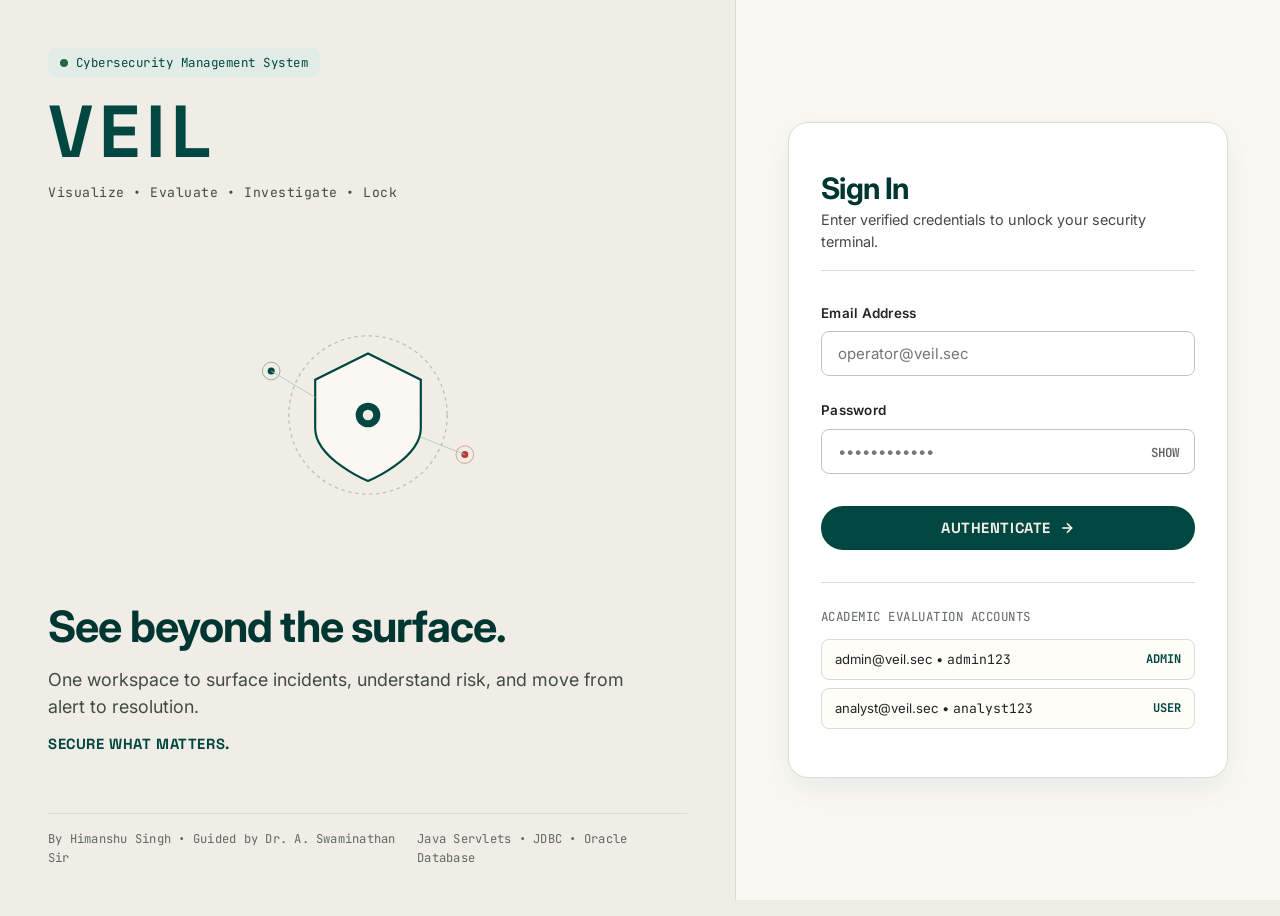
==== commit 8e0543bc: "feat(search): add incident ID search support (e.g. 5002, INC-5002, or partial ID)" ====
--- a/src/main/webapp/index.html
+++ b/src/main/webapp/index.html
@@ -350,7 +350,7 @@
                         <line x1="21" y1="21" x2="16.65" y2="16.65"></line>
                     </svg>
                     <input type="text" id="register-search" class="search-input" 
-                           placeholder="Search threat title, affected system, or reporter...">
+                           placeholder="Search by ID (e.g. INC-5001 or 5001), threat, asset, or reporter...">
                 </div>
 
                 <div class="filter-group">
